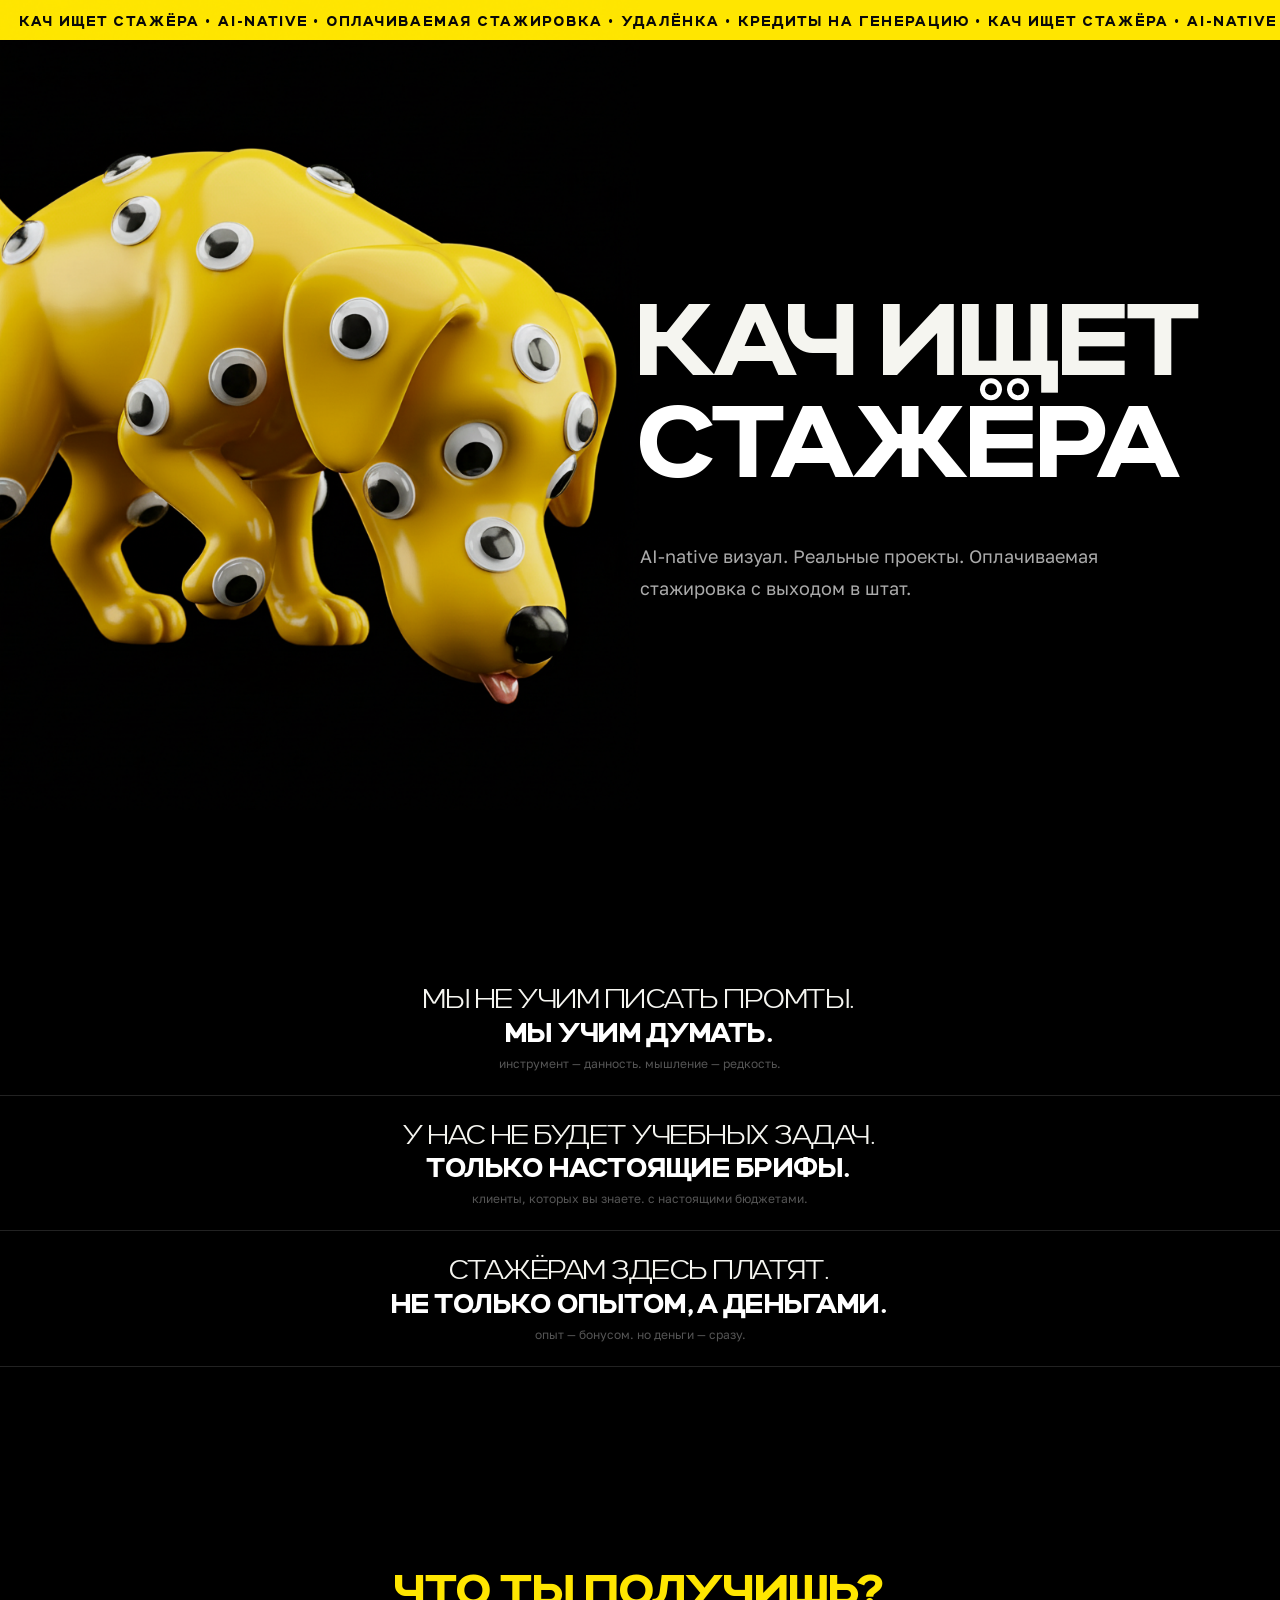
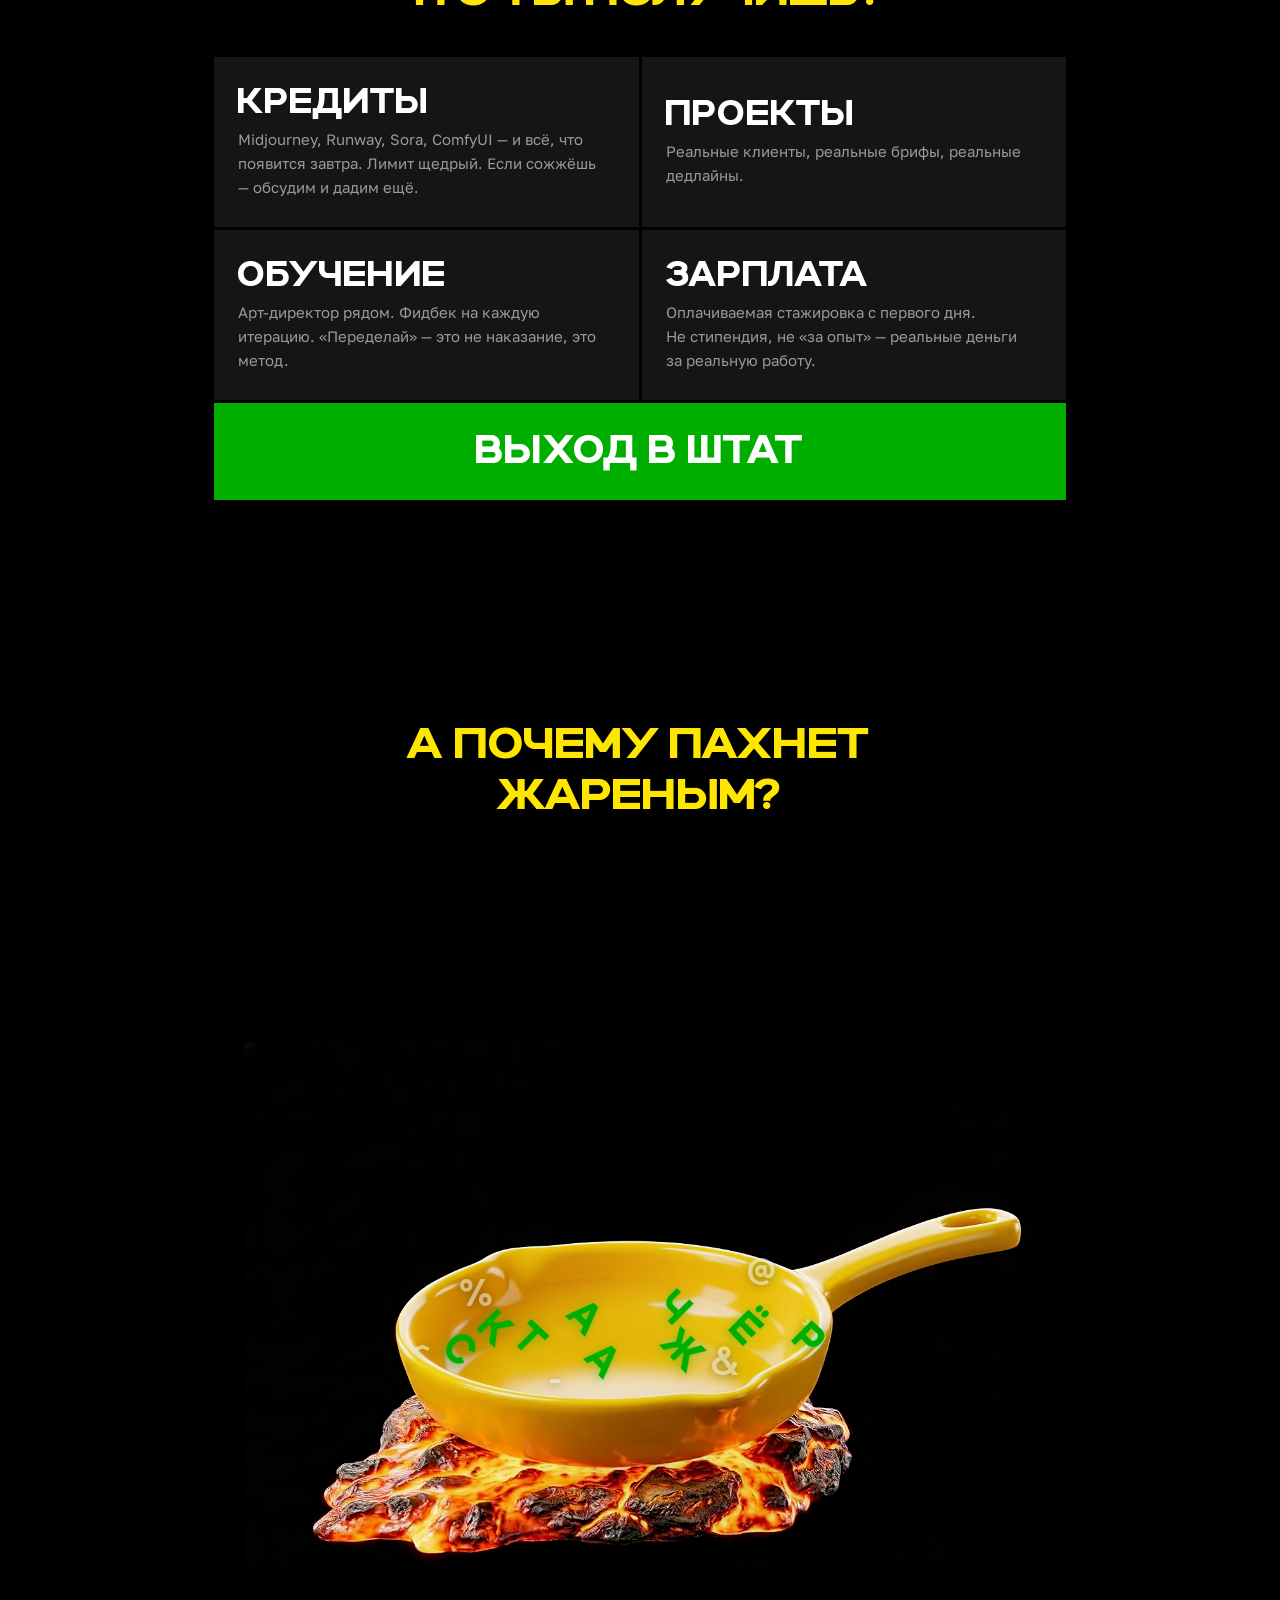
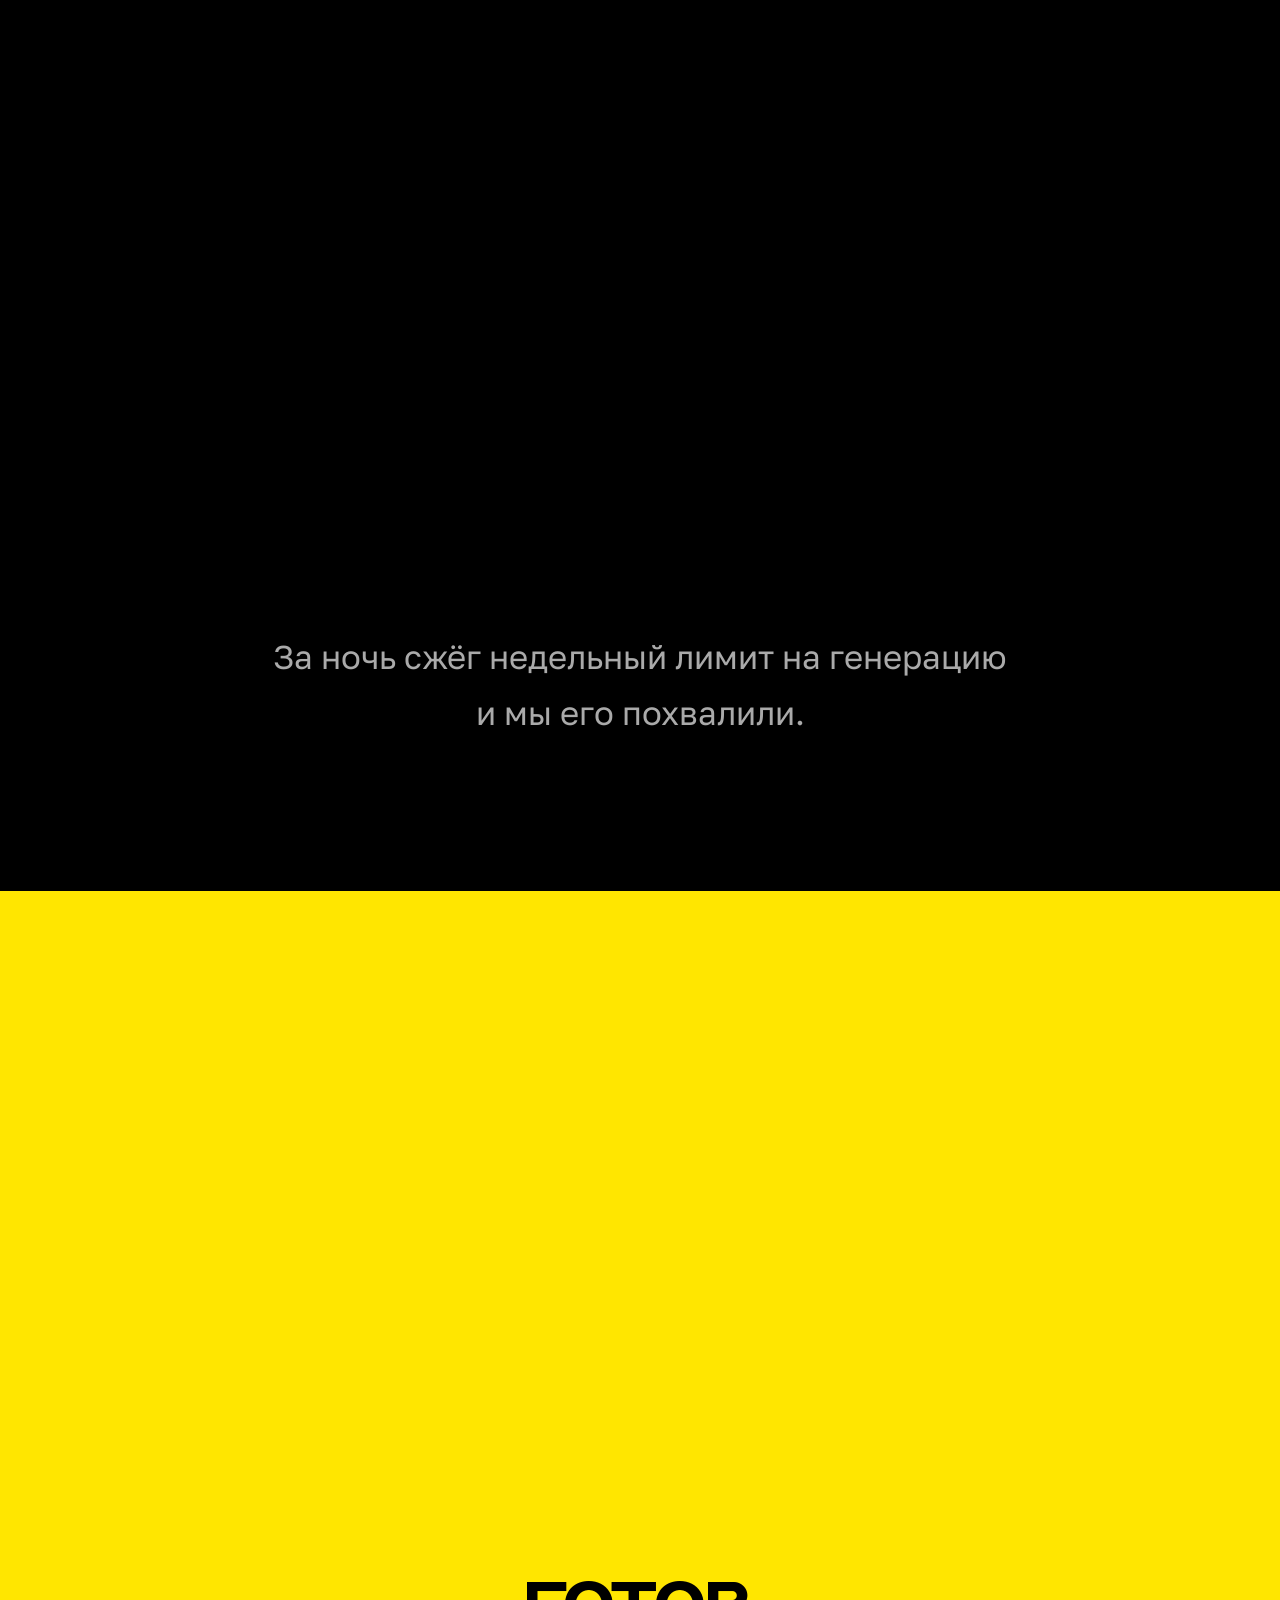
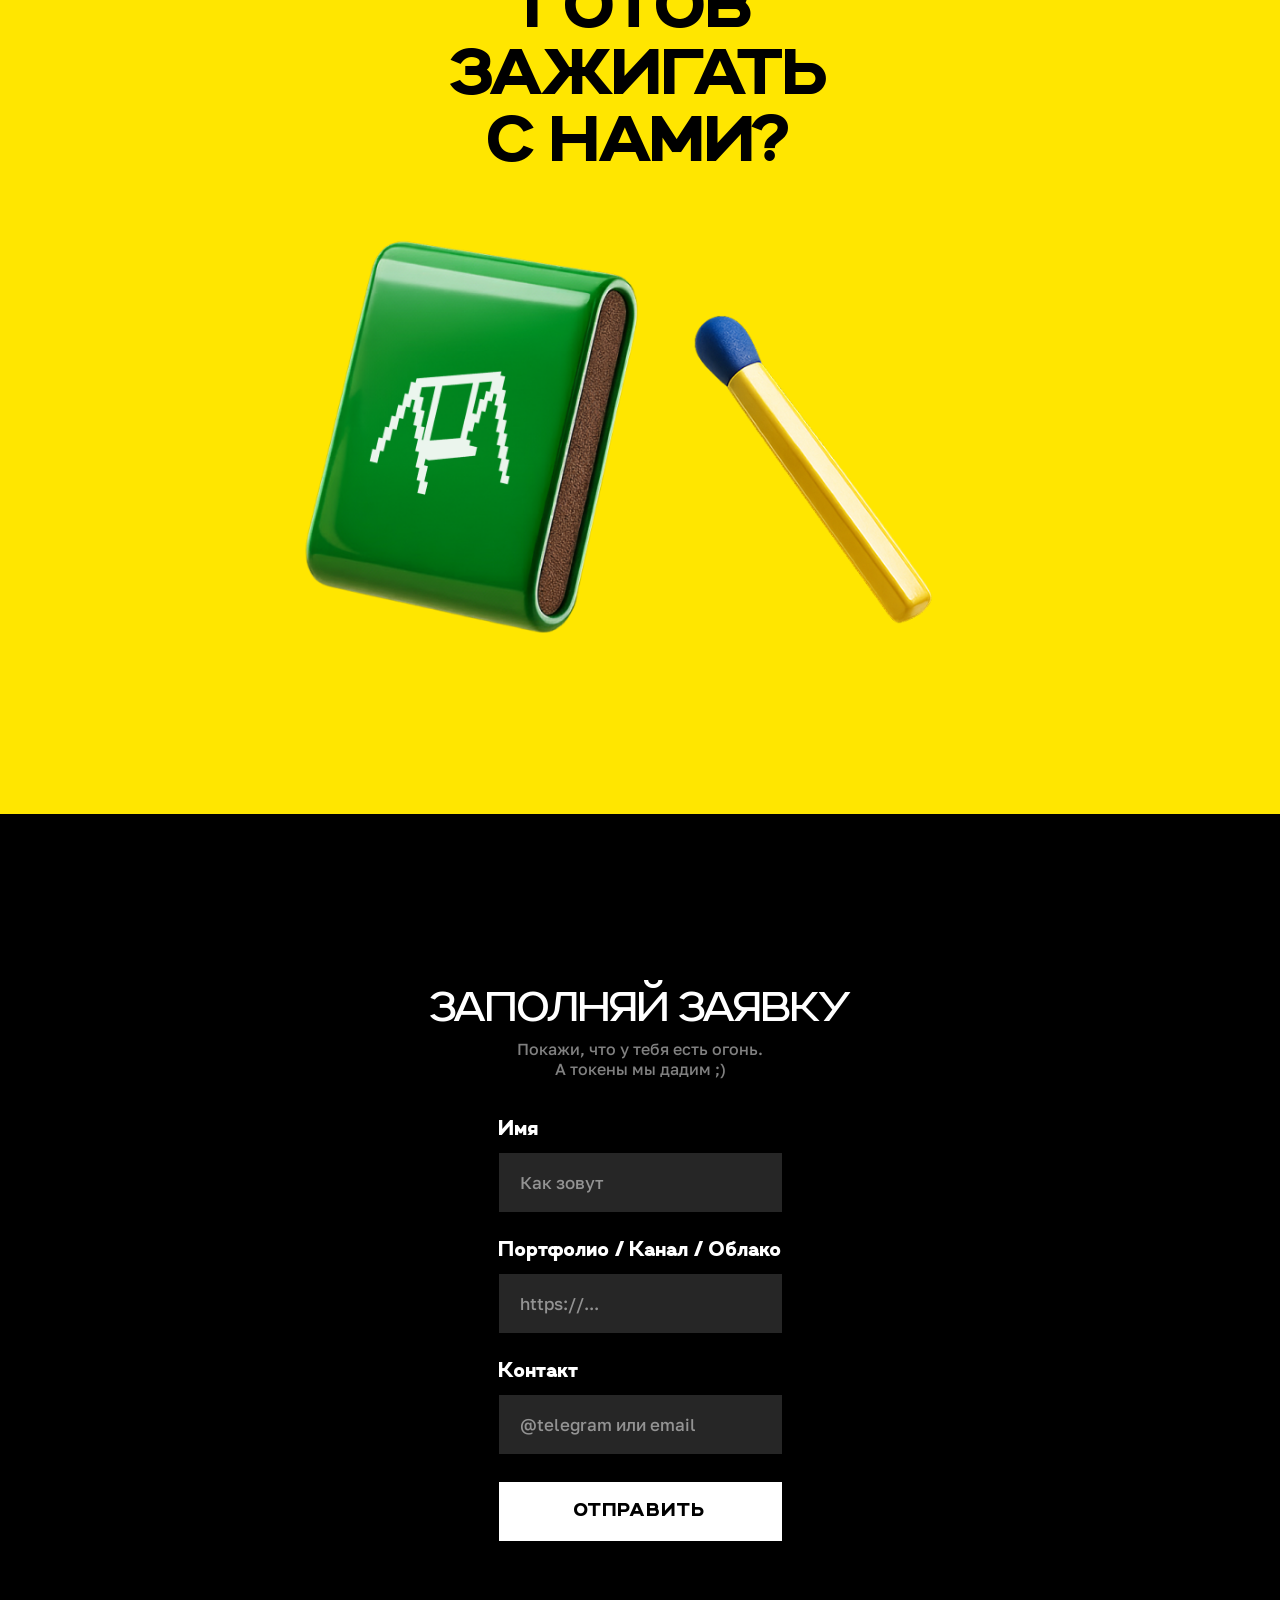
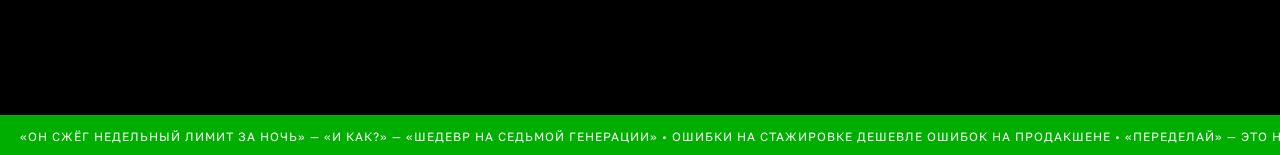
==== index.html @ ae27234c "feat: complete landing page with animations, responsive design, and interactive elements - Hero with" ====
<!DOCTYPE html>
<html lang="ru">
<head>
<meta charset="UTF-8">
<meta name="viewport" content="width=device-width, initial-scale=1.0">
<title>КАЧ — ищет стажёра</title>
<link rel="preconnect" href="https://fonts.googleapis.com">
<link rel="preconnect" href="https://fonts.gstatic.com" crossorigin>
<link href="https://fonts.googleapis.com/css2?family=Golos+Text:wght@400;500;600;700&display=swap" rel="stylesheet">
<style>
  @font-face {
    font-family: 'Gros Ventre';
    src: url('fonts/Gros Ventre Regular.ttf') format('truetype');
    font-weight: 400;
    font-style: normal;
    font-display: swap;
  }
  @font-face {
    font-family: 'Gros Ventre';
    src: url('fonts/Gros Ventre Bold.ttf') format('truetype');
    font-weight: 700;
    font-style: normal;
    font-display: swap;
  }
  @font-face {
    font-family: 'Gros Ventre';
    src: url('fonts/Gros Ventre Light.ttf') format('truetype');
    font-weight: 300;
    font-style: normal;
    font-display: swap;
  }
  @font-face {
    font-family: 'Gros Ventre';
    src: url('fonts/Gros Ventre Semibold.ttf') format('truetype');
    font-weight: 600;
    font-style: normal;
    font-display: swap;
  }
  @font-face {
    font-family: 'Gros Ventre';
    src: url('fonts/Gros Ventre Thin.ttf') format('truetype');
    font-weight: 100;
    font-style: normal;
    font-display: swap;
  }

  *, *::before, *::after { margin: 0; padding: 0; box-sizing: border-box; }


  :root {
    --vh-fix: 100vh;
    --yellow: #FFE600;
    --dark: #0A0A0A;
    --black: #000000;
    --white: #F5F5F0;
    --pure-white: #FFFFFF;
    --gray: #555555;
    --light-gray: #999999;
    --mid-gray: #AAAAAA;
    --card-bg: #151515;
    --border: #222222;
    --green: #00AE00;
  }

  body {
    font-family: 'Golos Text', sans-serif;
    background: var(--black);
    color: var(--white);
    overflow-x: hidden;
  }

  h1, h2, h3, h4, label {
    font-family: 'Gros Ventre', sans-serif;
    text-transform: uppercase;
  }

  /* ─── MARQUEE ─── */
  .marquee {
    overflow: hidden;
    white-space: nowrap;
    padding: 10px 0;
  }
  .marquee--top {
    background: var(--yellow);
    border-bottom: 1px solid var(--black);
    position: fixed;
    top: 0;
    left: 0;
    right: 0;
    z-index: 100;
    mix-blend-mode: difference;
    transition: opacity 0.4s ease;
  }
  .marquee--top.stuck {
    position: absolute;
    top: auto;
    bottom: 0;
  }
  .marquee--bottom {
    background: var(--green);
    border-top: 1px solid var(--black);
  }
  .marquee__track {
    display: inline-flex;
    animation: marquee-scroll 35s linear infinite;
    will-change: transform;
  }
  .marquee__text {
    white-space: nowrap;
    padding: 0 20px;
  }
  .marquee--top .marquee__text {
    font-family: 'Gros Ventre', sans-serif;
    font-weight: 700;
    font-size: 13px;
    letter-spacing: 2px;
    color: var(--dark);
    text-transform: uppercase;
  }
  .marquee--bottom .marquee__text {
    font-family: 'Golos Text', sans-serif;
    font-weight: 400;
    font-size: 12px;
    letter-spacing: 1px;
    color: var(--pure-white);
  }
  @keyframes marquee-scroll {
    0% { transform: translateX(0); }
    100% { transform: translateX(-50%); }
  }

  /* ─── HERO ─── */
  .hero {
    position: relative;
    height: var(--vh-fix);
    min-height: 600px;
    overflow: visible;
  }
  .hero__image {
    position: absolute;
    top: 45%;
    right: 50%;
    height: 90%;
    width: auto;
    transform: translateY(-50%);
    object-fit: contain;
    z-index: 1;
  }
  .hero__content {
    position: absolute;
    top: 50%;
    left: 50%;
    transform: translateY(-50%);
    z-index: 2;
  }
  .hero__mono {
    font-family: 'Golos Text', sans-serif;
    font-size: 13px;
    letter-spacing: 1px;
    color: var(--gray);
    margin-bottom: 16px;
  }
  .hero__title {
    line-height: 1;
  }
  .hero__title-line {
    display: block;
    font-family: 'Gros Ventre', sans-serif;
    font-weight: 700;
    font-size: clamp(48px, 8vw, 116px);
    letter-spacing: -0.03em;
    line-height: 1;
    text-transform: uppercase;
  }
  .hero__title-line--dim { color: var(--white); }
  .hero__title-line--bright { color: var(--pure-white); }
  .hero__body {
    max-width: 473px;
    font-family: 'Golos Text', sans-serif;
    font-size: 18px;
    line-height: 1.8;
    color: var(--mid-gray);
    margin-top: 40px;
  }

  /* ─── DIVIDER ─── */
  .divider {
    display: flex;
    justify-content: center;
  }
  .divider__line {
    width: 60px;
    height: 2px;
    background: var(--border);
  }

  /* ─── Ё EYES ─── */
  .yo-letter {
    position: relative;
    display: inline-block;
  }
  .yo-eye {
    position: absolute;
    width: 0.22em;
    height: 0.22em;
    background: var(--pure-white);
    border-radius: 50%;
    top: -0.19em;
    display: flex;
    align-items: center;
    justify-content: center;
    overflow: hidden;
  }
  .yo-eye--left {
    left: 0.1em;
  }
  .yo-eye--right {
    right: 0.1em;
  }
  .yo-pupil {
    width: 0.12em;
    height: 0.12em;
    background: var(--black);
    border-radius: 50%;
    position: absolute;
    transition: transform 0.08s ease-out;
  }

  /* ─── HOOKS ─── */
  .hooks {
    max-width: 900px;
    margin: 0 auto;
    padding: 60px 24px 0;
  }
  .hook {
    display: flex;
    flex-direction: column;
    align-items: center;
    gap: 4px;
    padding: 24px 0;
    border-bottom: 1px solid var(--border);
    text-align: center;
    margin-left: calc(-50vw + 50%);
    margin-right: calc(-50vw + 50%);
    padding-left: calc(50vw - 50%);
    padding-right: calc(50vw - 50%);
  }
  .hook__title {
    text-align: center;
  }
  .hook__line1 {
    display: block;
    font-family: 'Gros Ventre', sans-serif;
    font-weight: 300;
    font-size: clamp(18px, 3vw, 26px);
    letter-spacing: -0.5px;
    line-height: 1.3;
    color: var(--white);
    text-transform: uppercase;
  }
  .hook__line2 {
    display: block;
    font-family: 'Gros Ventre', sans-serif;
    font-weight: 700;
    font-size: clamp(18px, 3vw, 26px);
    letter-spacing: -0.5px;
    line-height: 1.3;
    color: var(--pure-white);
    text-transform: uppercase;
  }
  .hook__sub {
    font-family: 'Golos Text', sans-serif;
    font-size: 12px;
    color: var(--gray);
    text-align: center;
  }

  /* ─── BENEFITS ─── */
  .benefits {
    max-width: 900px;
    margin: 0 auto;
    padding: 200px 24px 0;
    text-align: center;
  }
  .benefits__title {
    font-family: 'Gros Ventre', sans-serif;
    font-weight: 700;
    font-size: clamp(28px, 5vw, 44px);
    letter-spacing: -1px;
    line-height: 1.15;
    color: var(--yellow);
  }
  .benefits__grid {
    display: flex;
    flex-direction: column;
    gap: 3px;
    margin-top: 40px;
  }
  .benefits__row {
    display: flex;
    gap: 3px;
  }
  .benefits__card {
    flex: 1;
    display: flex;
    flex-direction: column;
    justify-content: center;
    gap: 6px;
    padding: 28px 24px;
    background: var(--card-bg);
  }
  .benefits__card--accent {
    background: var(--green);
    align-items: center;
  }
  .benefits__card-title {
    font-family: 'Gros Ventre', sans-serif;
    font-weight: 700;
    font-size: clamp(22px, 4vw, 34px);
    color: var(--pure-white);
    text-align: left;
  }
  .benefits__card--accent .benefits__card-title {
    font-size: clamp(26px, 4.5vw, 39px);
    text-align: left;
  }
  .benefits__card-desc {
    font-family: 'Golos Text', sans-serif;
    font-size: 15px;
    line-height: 1.6;
    color: var(--light-gray);
    text-align: left;
  }

  /* ─── SCENE ─── */
  .scene {
    display: flex;
    flex-direction: column;
    align-items: center;
    justify-content: center;
    min-height: 400px;
    padding: 220px 24px;
    text-align: center;
    position: relative;
    overflow: hidden;
  }
  .ember {
    position: absolute;
    width: 4px;
    height: 4px;
    border-radius: 50%;
    background: var(--yellow);
    opacity: 0;
    pointer-events: none;
    animation: ember-rise linear infinite;
  }
  .ember:nth-child(2) { width: 3px; height: 3px; background: #FF6600; left: 12%; animation-duration: 4.5s; animation-delay: 0.3s; }
  .ember:nth-child(3) { width: 5px; height: 5px; background: #FF3300; left: 25%; animation-duration: 5.2s; animation-delay: 1.1s; }
  .ember:nth-child(4) { width: 3px; height: 3px; background: #FFAA00; left: 38%; animation-duration: 4s; animation-delay: 0.7s; }
  .ember:nth-child(5) { width: 4px; height: 4px; background: var(--yellow); left: 50%; animation-duration: 5.5s; animation-delay: 2s; }
  .ember:nth-child(6) { width: 3px; height: 3px; background: #FF6600; left: 62%; animation-duration: 4.8s; animation-delay: 0.5s; }
  .ember:nth-child(7) { width: 5px; height: 5px; background: #FF3300; left: 75%; animation-duration: 5s; animation-delay: 1.5s; }
  .ember:nth-child(8) { width: 2px; height: 2px; background: #FFAA00; left: 85%; animation-duration: 4.3s; animation-delay: 0.9s; }
  .ember:nth-child(9) { width: 4px; height: 4px; background: var(--yellow); left: 18%; animation-duration: 5.8s; animation-delay: 2.3s; }
  .ember:nth-child(10) { width: 3px; height: 3px; background: #FF6600; left: 70%; animation-duration: 4.6s; animation-delay: 1.8s; }
  .ember:nth-child(11) { width: 2px; height: 2px; background: #FF3300; left: 45%; animation-duration: 5.3s; animation-delay: 0.2s; }
  .ember:nth-child(12) { width: 4px; height: 4px; background: #FFAA00; left: 30%; animation-duration: 4.9s; animation-delay: 1.3s; }
  @keyframes ember-rise {
    0% { bottom: -10px; opacity: 0; transform: translateX(0); }
    10% { opacity: 0.8; }
    50% { opacity: 0.6; transform: translateX(20px); }
    80% { opacity: 0.3; transform: translateX(-15px); }
    100% { bottom: 100%; opacity: 0; transform: translateX(10px); }
  }
  .scene__title {
    font-family: 'Gros Ventre', sans-serif;
    font-weight: 700;
    font-size: clamp(28px, 5vw, 44px);
    letter-spacing: -1px;
    line-height: 1.15;
    color: var(--yellow);
  }

  /* ─── BURNING (сковородка) ─── */
  .burning {
    position: relative;
    max-width: 900px;
    margin: 0 auto;
    overflow: visible;
  }
  .burning__visuals {
    position: relative;
    width: 100%;
    padding-bottom: 59%; /* aspect ratio ~530/900 */
  }
  .burning__smoke {
    position: absolute;
    top: -45%;
    left: -8%;
    width: 117%;
    height: auto;
    object-fit: contain;
    z-index: 2;
    pointer-events: none;
  }
  .burning__pan {
    position: absolute;
    top: 0;
    left: 6%;
    width: 88%;
    height: auto;
    object-fit: contain;
    z-index: 1;
  }
  .burning__shine {
    position: absolute;
    top: 0;
    left: 6%;
    width: 88%;
    height: auto;
    object-fit: contain;
    z-index: 3;
    pointer-events: none;
    opacity: 0;
    mix-blend-mode: overlay;
  }
  .burning__shine {
    animation: fire-flicker 2s ease-in-out infinite;
  }
  @keyframes fire-flicker {
    0%   { opacity: 0; }
    10%  { opacity: 0.5; }
    20%  { opacity: 0.8; }
    35%  { opacity: 0.3; }
    50%  { opacity: 0.9; }
    65%  { opacity: 0.2; }
    80%  { opacity: 1; }
    90%  { opacity: 0.4; }
    100% { opacity: 0.7; }
  }
  /* ─── BOUNCE LETTERS ─── */
  .bounce-letter {
    position: absolute;
    left: var(--x);
    top: var(--y);
    font-family: 'Gros Ventre', sans-serif;
    font-weight: 400;
    font-size: clamp(18px, 3.5vw, 38px);
    color: rgba(255,255,255,0.5);
    z-index: 4;
    pointer-events: none;
    animation: letter-bounce var(--dur) var(--delay) infinite;
    text-shadow: 0 2px 8px rgba(0,0,0,0.3);
  }
  /* Зелёные жирные буквы КАЧ СТАЖЁР */
  .bounce-letter--word {
    color: var(--green);
    font-weight: 700;
    font-size: clamp(22px, 4vw, 44px);
    text-shadow: 0 2px 12px rgba(0,174,0,0.4);
    animation: none;
    transform: translateY(0) rotate(-45deg) perspective(300px) rotateY(35deg);
  }
  .bounce-letter--word.bouncing {
    animation: letter-spell 1s forwards;
  }
  .bounce-letter--word.bouncing-back {
    animation: letter-spell-back 1s forwards;
  }
  /* Символы — рандомный bounce */
  @keyframes letter-bounce {
    0% {
      transform: translateY(0) rotate(-45deg);
      animation-timing-function: cubic-bezier(0.12, 0.8, 0.3, 1);
    }
    14% {
      transform: translateY(var(--jump)) rotate(-45deg);
      animation-timing-function: ease-in-out;
    }
    22% {
      transform: translateY(var(--jump)) rotate(45deg);
      animation-timing-function: cubic-bezier(0.6, 0, 0.9, 0.4);
    }
    40% {
      transform: translateY(0) rotate(45deg);
      animation-timing-function: linear;
    }
    50% {
      transform: translateY(0) rotate(45deg);
      animation-timing-function: cubic-bezier(0.12, 0.8, 0.3, 1);
    }
    64% {
      transform: translateY(var(--jump)) rotate(45deg);
      animation-timing-function: ease-in-out;
    }
    72% {
      transform: translateY(var(--jump)) rotate(-45deg);
      animation-timing-function: cubic-bezier(0.6, 0, 0.9, 0.4);
    }
    90%, 100% {
      transform: translateY(0) rotate(-45deg);
    }
  }
  /* Прыжок: лежит со skew → взлетает без skew → поворот → падение со skew */
  @keyframes letter-spell {
    0% {
      transform: translateY(0) rotate(-45deg) perspective(300px) rotateY(35deg);
      animation-timing-function: cubic-bezier(0.12, 0.8, 0.3, 1);
    }
    30% {
      transform: translateY(var(--jump)) rotate(-45deg) perspective(300px) rotateY(0);
      animation-timing-function: ease-in-out;
    }
    45% {
      transform: translateY(var(--jump)) rotate(45deg) perspective(300px) rotateY(0);
      animation-timing-function: cubic-bezier(0.6, 0, 0.9, 0.4);
    }
    100% {
      transform: translateY(0) rotate(45deg) perspective(300px) rotateY(-35deg);
    }
  }
  /* Прыжок обратно */
  @keyframes letter-spell-back {
    0% {
      transform: translateY(0) rotate(45deg) perspective(300px) rotateY(-35deg);
      animation-timing-function: cubic-bezier(0.12, 0.8, 0.3, 1);
    }
    30% {
      transform: translateY(var(--jump)) rotate(45deg) perspective(300px) rotateY(0);
      animation-timing-function: ease-in-out;
    }
    45% {
      transform: translateY(var(--jump)) rotate(-45deg) perspective(300px) rotateY(0);
      animation-timing-function: cubic-bezier(0.6, 0, 0.9, 0.4);
    }
    100% {
      transform: translateY(0) rotate(-45deg) perspective(300px) rotateY(35deg);
    }
  }

  .burning__text {
    text-align: center;
    padding: 120px 24px 0;
    z-index: 3;
    position: relative;
  }
  .burning__line1 {
    font-family: 'Gros Ventre', sans-serif;
    font-weight: 400;
    font-size: clamp(40px, 10vw, 123px);
    letter-spacing: -0.03em;
    line-height: 1.05;
    color: var(--pure-white);
    text-transform: uppercase;
  }
  .burning__line2 {
    font-family: 'Gros Ventre', sans-serif;
    font-weight: 400;
    font-size: clamp(40px, 10vw, 123px);
    letter-spacing: -0.03em;
    line-height: 1.05;
    color: var(--yellow);
    text-transform: uppercase;
  }
  .burning__after {
    text-align: center;
    padding: 20px 24px 150px;
    position: relative;
    z-index: 3;
  }
  .burning__after-text {
    font-family: 'Golos Text', sans-serif;
    font-size: clamp(18px, 3vw, 33px);
    line-height: 1.7;
    color: var(--mid-gray);
  }

  /* ─── RESPONSE ─── */
  .response {
    background: var(--yellow);
    display: flex;
    align-items: center;
    justify-content: center;
    min-height: 500px;
    padding: 160px 24px 80px;
  }
  .response__text {
    font-family: 'Gros Ventre', sans-serif;
    font-weight: 400;
    font-size: clamp(40px, 10vw, 138px);
    letter-spacing: -0.03em;
    line-height: 0.95;
    color: var(--black);
    text-align: center;
    max-width: 1364px;
  }

  /* ─── CTA ─── */
  .cta {
    background: var(--yellow);
    display: flex;
    flex-direction: column;
    align-items: center;
    justify-content: center;
    padding: 80px 24px;
    margin-top: -1px;
  }
  .cta__title {
    font-family: 'Gros Ventre', sans-serif;
    font-weight: 700;
    font-size: clamp(32px, 5vw, 64px);
    letter-spacing: -2px;
    line-height: 1.05;
    color: var(--black);
    text-align: center;
    max-width: 500px;
  }
  .cta__images {
    display: flex;
    align-items: center;
    justify-content: center;
    margin-top: 20px;
    flex-wrap: wrap;
  }
  .cta__box {
    width: clamp(200px, 30vw, 424px);
    height: auto;
    object-fit: contain;
  }
  .cta__match {
    width: clamp(170px, 26vw, 370px);
    height: auto;
    object-fit: contain;
    transition: transform 0.4s ease;
  }
  .cta__match:hover {
    transform: rotate(-90deg) translateY(40px);
  }

  /* ─── FORM ─── */
  .form-section {
    background: var(--black);
    display: flex;
    justify-content: center;
    align-items: center;
    min-height: var(--vh-fix);
    padding: 0 24px;
    cursor: url('img/match-cursor.png') 4 28, auto;
  }
  .form-inner {
    width: 100%;
    max-width: 620px;
    display: flex;
    flex-direction: column;
    align-items: center;
    padding: 56px 0;
  }
  .form-inner__title {
    font-family: 'Gros Ventre', sans-serif;
    font-weight: 400;
    font-size: clamp(28px, 5vw, 40px);
    letter-spacing: -1px;
    line-height: 1.1;
    color: var(--pure-white);
    text-align: center;
  }
  .form-inner__sub {
    font-family: 'Golos Text', sans-serif;
    font-weight: 500;
    font-size: clamp(13px, 2vw, 16px);
    color: var(--pure-white);
    opacity: 0.5;
    text-align: center;
    padding: 8px 0 40px;
  }
  .form-group {
    width: 100%;
    max-width: 518px;
    padding-bottom: 28px;
  }
  .form-group__label {
    display: block;
    font-family: 'Gros Ventre', sans-serif;
    font-weight: 700;
    font-size: clamp(16px, 2.5vw, 20px);
    color: var(--pure-white);
    margin-bottom: 13px;
    text-transform: none;
  }
  .form-group__input {
    width: 100%;
    padding: 16px 18px;
    background: rgba(255, 255, 255, 0.15);
    border: 3px solid transparent;
    border-radius: 0;
    color: var(--pure-white);
    font-family: 'Golos Text', sans-serif;
    font-weight: 600;
    font-size: 17px;
    outline: none;
    transition: border-color 0.3s, box-shadow 0.3s;
  }
  .form-group__input::placeholder {
    font-family: 'Golos Text', sans-serif;
    font-weight: 500;
    color: var(--pure-white);
    opacity: 0.5;
  }
  .form-group__input:-webkit-autofill,
  .form-group__input:-webkit-autofill:hover,
  .form-group__input:-webkit-autofill:focus {
    -webkit-box-shadow: 0 0 0 1000px rgba(30, 30, 30, 1) inset;
    -webkit-text-fill-color: var(--pure-white);
    transition: background-color 5000s ease-in-out 0s;
  }
  .form-group__input:focus {
    border-color: var(--yellow);
    box-shadow: 0 0 0 3px rgba(255, 230, 0, 0.15);
  }
  .submit-btn {
    display: flex;
    align-items: center;
    justify-content: center;
    width: 100%;
    padding: 20px 56px;
    background: var(--pure-white);
    color: var(--black);
    font-family: 'Gros Ventre', sans-serif;
    font-weight: 700;
    font-size: 18px;
    letter-spacing: 1px;
    text-transform: uppercase;
    border: none;
    border-radius: 0;
    cursor: pointer;
    transition: background 0.3s, transform 0.2s;
  }
  .submit-btn:hover {
    background: var(--yellow);
    transform: scale(1.03);
  }
  .submit-btn:active {
    transform: scale(0.97);
  }

  /* ─── REVEAL ANIMATION ─── */
  .reveal-line {
    overflow: visible;
    clip-path: polygon(-5% -30%, 105% -30%, 105% 100%, -5% 100%);
    display: block;
    padding: 0;
  }
  .reveal-line > * {
    display: block;
    transform: translateY(110%);
    transition: transform 0.7s cubic-bezier(0.22, 1, 0.36, 1);
    transition-delay: inherit;
  }
  .reveal-line.revealed > * {
    transform: translateY(0);
  }

  /* ─── MOBILE ─── */
  @media (max-width: 768px) {
    .hero {
      height: auto;
      min-height: var(--vh-fix);
      display: flex;
      flex-direction: column;
      align-items: center;
      justify-content: center;
      padding: 60px 20px 40px;
    }
    .hero__image {
      position: relative;
      top: auto;
      right: auto;
      left: auto;
      transform: none;
      width: 100%;
      height: auto;
      max-width: 400px;
      margin: 0 auto;
    }
    .hero__content {
      position: relative;
      top: auto;
      left: auto;
      transform: none;
      max-width: 100%;
      text-align: center;
      margin-top: 24px;
    }
    .hero__mono {
      font-size: 11px;
      text-align: center;
    }
    .hero__body {
      max-width: 100%;
      font-size: 16px;
      margin-top: 20px;
      text-align: center;
    }

    .hooks {
      padding: 100px 20px 0;
    }
    .hook {
      padding: 20px 0;
    }

    .benefits {
      padding: 100px 20px 0;
    }
    .benefits__row {
      flex-direction: column;
    }

    .scene {
      min-height: 250px;
      padding: 120px 20px;
    }

    .burning__visuals {
      padding-bottom: 70%;
    }
    .burning__smoke {
      top: -30%;
      left: -15%;
      width: 130%;
    }
    .burning__pan {
      left: 2%;
      width: 96%;
    }
    .burning__text {
      padding: 40px 16px 0;
    }
    .burning__after {
      padding: 16px 16px 120px;
    }

    .response {
      min-height: 300px;
      padding: 120px 20px;
    }

    .cta {
      padding: 120px 20px;
    }
    .cta__images {
      gap: 0;
      flex-wrap: nowrap;
      overflow: visible;
    }

    .form-section {
      padding: 0 20px 40px;
      min-height: var(--vh-fix);
    }
    .form-inner {
      padding: 40px 0;
    }
    .form-group {
      max-width: 100%;
    }
  }

  /* Prevent horizontal overflow on mobile */
  html {
    overflow-x: hidden;
  }
</style>
</head>
<body>

<!-- ═══ MARQUEE TOP ═══ -->
<div class="marquee marquee--top">
  <div class="marquee__track">
    <span class="marquee__text">КАЧ ИЩЕТ СТАЖЁРА • AI-NATIVE • ОПЛАЧИВАЕМАЯ СТАЖИРОВКА • УДАЛЁНКА • КРЕДИТЫ НА ГЕНЕРАЦИЮ • КАЧ ИЩЕТ СТАЖЁРА • AI-NATIVE • ОПЛАЧИВАЕМАЯ СТАЖИРОВКА • УДАЛЁНКА • КРЕДИТЫ НА ГЕНЕРАЦИЮ •</span>
    <span class="marquee__text">КАЧ ИЩЕТ СТАЖЁРА • AI-NATIVE • ОПЛАЧИВАЕМАЯ СТАЖИРОВКА • УДАЛЁНКА • КРЕДИТЫ НА ГЕНЕРАЦИЮ • КАЧ ИЩЕТ СТАЖЁРА • AI-NATIVE • ОПЛАЧИВАЕМАЯ СТАЖИРОВКА • УДАЛЁНКА • КРЕДИТЫ НА ГЕНЕРАЦИЮ •</span>
  </div>
</div>

<!-- ═══ HERO ═══ -->
<section class="hero">
  <img src="img/pes.png" alt="" class="hero__image">
  <div class="hero__content">
    <h1 class="hero__title" data-reveal>
      <span class="reveal-line"><span class="hero__title-line hero__title-line--dim">КАЧ ИЩЕТ</span></span>
      <span class="reveal-line" style="transition-delay:0.15s"><span class="hero__title-line hero__title-line--bright">СТАЖ<span class="yo-letter">Е<span class="yo-eye yo-eye--left"><span class="yo-pupil"></span></span><span class="yo-eye yo-eye--right"><span class="yo-pupil"></span></span></span>РА</span></span>
    </h1>
    <p class="hero__body">AI-native визуал. Реальные проекты. Оплачиваемая стажировка с&nbsp;выходом в&nbsp;штат.</p>
  </div>
</section>

<!-- ═══ HOOKS ═══ -->
<section class="hooks">
  <div class="hook">
    <div class="hook__title" data-reveal>
      <span class="reveal-line"><span class="hook__line1">Мы не учим писать промты.</span></span>
      <span class="reveal-line" style="transition-delay:0.12s"><span class="hook__line2">Мы учим <span>думать.</span></span></span>
    </div>
    <p class="hook__sub">инструмент — данность. мышление —&nbsp;редкость.</p>
  </div>
  <div class="hook">
    <div class="hook__title" data-reveal>
      <span class="reveal-line"><span class="hook__line1">У&nbsp;нас не&nbsp;будет учебных задач.</span></span>
      <span class="reveal-line" style="transition-delay:0.12s"><span class="hook__line2">Только <span>настоящие</span> брифы.</span></span>
    </div>
    <p class="hook__sub">клиенты, которых вы&nbsp;знаете. с&nbsp;настоящими бюджетами.</p>
  </div>
  <div class="hook">
    <div class="hook__title" data-reveal>
      <span class="reveal-line"><span class="hook__line1">Стажёрам здесь платят.</span></span>
      <span class="reveal-line" style="transition-delay:0.12s"><span class="hook__line2">Не&nbsp;только опытом, а&nbsp;<span>деньгами.</span></span></span>
    </div>
    <p class="hook__sub">опыт —&nbsp;бонусом. но&nbsp;деньги —&nbsp;сразу.</p>
  </div>
</section>

<!-- ═══ BENEFITS ═══ -->
<section class="benefits">
  <h2 class="benefits__title" data-reveal><span class="reveal-line"><span>Что ты получишь?</span></span></h2>
  <div class="benefits__grid">
    <div class="benefits__row">
      <div class="benefits__card">
        <h3 class="benefits__card-title">Кредиты</h3>
        <p class="benefits__card-desc">Midjourney, Runway, Sora, ComfyUI —&nbsp;и&nbsp;всё, что появится завтра. Лимит щедрый. Если сожжёшь —&nbsp;обсудим и&nbsp;дадим ещё.</p>
      </div>
      <div class="benefits__card">
        <h3 class="benefits__card-title">Проекты</h3>
        <p class="benefits__card-desc">Реальные клиенты, реальные брифы, реальные дедлайны.</p>
      </div>
    </div>
    <div class="benefits__row">
      <div class="benefits__card">
        <h3 class="benefits__card-title">Обучение</h3>
        <p class="benefits__card-desc">Арт-директор рядом. Фидбек на&nbsp;каждую итерацию. «Переделай» —&nbsp;это не&nbsp;наказание, это метод.</p>
      </div>
      <div class="benefits__card">
        <h3 class="benefits__card-title">Зарплата</h3>
        <p class="benefits__card-desc">Оплачиваемая стажировка с&nbsp;первого дня. Не&nbsp;стипендия, не&nbsp;«за&nbsp;опыт» —&nbsp;реальные деньги за&nbsp;реальную работу.</p>
      </div>
    </div>
    <div class="benefits__row">
      <div class="benefits__card benefits__card--accent">
        <h3 class="benefits__card-title">Выход в&nbsp;штат</h3>
      </div>
    </div>
  </div>
</section>

<!-- ═══ SCENE ═══ -->
<section class="scene">
  <div class="ember" style="left:8%"></div>
  <div class="ember"></div>
  <div class="ember"></div>
  <div class="ember"></div>
  <div class="ember"></div>
  <div class="ember"></div>
  <div class="ember"></div>
  <div class="ember"></div>
  <div class="ember"></div>
  <div class="ember"></div>
  <div class="ember"></div>
  <div class="ember"></div>
  <h2 class="scene__title" data-reveal><span class="reveal-line"><span>А ПОЧЕМУ ПАХНЕТ</span></span><span class="reveal-line" style="transition-delay:0.15s"><span>ЖАРЕНЫМ?</span></span></h2>
</section>

<!-- ═══ BURNING ═══ -->
<section class="burning">
  <div class="burning__visuals">
    <img src="img/pan.png" alt="" class="burning__pan">
    <img src="img/shine.png" alt="" class="burning__shine">
    <!-- символы (белые, тихие) -->
    <span class="bounce-letter" style="--x:30%;--y:44%;--jump:-170px;--delay:0.3s;--dur:3.1s">%</span>
    <span class="bounce-letter" style="--x:62%;--y:40%;--jump:-150px;--delay:1.8s;--dur:3.5s">@</span>
    <span class="bounce-letter" style="--x:25%;--y:56%;--jump:-140px;--delay:2.5s;--dur:3.8s">^</span>
    <span class="bounce-letter" style="--x:58%;--y:57%;--jump:-160px;--delay:0.7s;--dur:3.3s">&amp;</span>
    <span class="bounce-letter" style="--x:68%;--y:52%;--jump:-130px;--delay:1.2s;--dur:3.6s">*</span>
    <span class="bounce-letter" style="--x:40%;--y:60%;--jump:-145px;--delay:2.1s;--dur:3.4s">-</span>
    <!-- КАЧ (зелёные, последовательно) -->
    <span class="bounce-letter bounce-letter--word" style="--x:32%;--y:50%;--jump:-240px" data-spell="0">К</span>
    <span class="bounce-letter bounce-letter--word" style="--x:42%;--y:48%;--jump:-220px" data-spell="1">А</span>
    <span class="bounce-letter bounce-letter--word" style="--x:52%;--y:46%;--jump:-260px" data-spell="2">Ч</span>
    <!-- СТАЖЁР (зелёные, последовательно после КАЧ) -->
    <span class="bounce-letter bounce-letter--word" style="--x:28%;--y:54%;--jump:-210px" data-spell="3">С</span>
    <span class="bounce-letter bounce-letter--word" style="--x:36%;--y:52%;--jump:-230px" data-spell="4">Т</span>
    <span class="bounce-letter bounce-letter--word" style="--x:44%;--y:56%;--jump:-200px" data-spell="5">А</span>
    <span class="bounce-letter bounce-letter--word" style="--x:52%;--y:54%;--jump:-250px" data-spell="6">Ж</span>
    <span class="bounce-letter bounce-letter--word" style="--x:60%;--y:50%;--jump:-220px" data-spell="7">Ё</span>
    <span class="bounce-letter bounce-letter--word" style="--x:67%;--y:52%;--jump:-240px" data-spell="8">Р</span>
  </div>
  <div class="burning__text" data-reveal>
    <span class="reveal-line"><span class="burning__line1">ЭТО СТАЖЁР</span></span>
    <span class="reveal-line" style="transition-delay:0.15s"><span class="burning__line2">сжигает ТОКЕНЫ.</span></span>
  </div>
  <div class="burning__after">
    <p class="burning__after-text">За ночь сжёг недельный лимит на&nbsp;генерацию и&nbsp;мы&nbsp;его&nbsp;похвалили.</p>
  </div>
</section>

<!-- ═══ RESPONSE ═══ -->
<section class="response">
  <h2 class="response__text" data-reveal><span class="reveal-line"><span>ведь шедевры</span></span><span class="reveal-line" style="transition-delay:0.15s"><span>дороже любых</span></span><span class="reveal-line" style="transition-delay:0.3s"><span>токенов</span></span></h2>
</section>

<!-- ═══ CTA ═══ -->
<section class="cta">
  <h2 class="cta__title" data-reveal><span class="reveal-line"><span>ГОТОВ</span></span><span class="reveal-line" style="transition-delay:0.1s"><span>ЗАЖИГАТЬ</span></span><span class="reveal-line" style="transition-delay:0.2s"><span>С НАМИ?</span></span></h2>
  <div class="cta__images">
    <img src="img/спички.png" alt="" class="cta__box">
    <img src="img/match.png" alt="" class="cta__match">
  </div>
</section>

<!-- ═══ FORM ═══ -->
<section class="form-section" id="formSection">
  <div class="form-inner">
    <h2 class="form-inner__title">Заполняй заявку</h2>
    <p class="form-inner__sub">Покажи, что у&nbsp;тебя есть огонь.<br>А&nbsp;токены мы&nbsp;дадим ;)</p>
    <form id="applicationForm">
      <div class="form-group">
        <label class="form-group__label">Имя</label>
        <input type="text" class="form-group__input" placeholder="Как зовут" required>
      </div>
      <div class="form-group">
        <label class="form-group__label">Портфолио / Канал / Облако</label>
        <input type="url" class="form-group__input" placeholder="https://...">
      </div>
      <div class="form-group">
        <label class="form-group__label">Контакт</label>
        <input type="text" class="form-group__input" placeholder="@telegram или email" required>
      </div>
      <div style="text-align:center;">
        <button type="submit" class="submit-btn">Отправить</button>
      </div>
    </form>
  </div>
</section>

<!-- ═══ MARQUEE BOTTOM ═══ -->
<div class="marquee marquee--bottom">
  <div class="marquee__track">
    <span class="marquee__text">«ОН СЖЁГ НЕДЕЛЬНЫЙ ЛИМИТ ЗА НОЧЬ» — «И КАК?» — «ШЕДЕВР НА СЕДЬМОЙ ГЕНЕРАЦИИ» • ОШИБКИ НА СТАЖИРОВКЕ ДЕШЕВЛЕ ОШИБОК НА ПРОДАКШЕНЕ • «ПЕРЕДЕЛАЙ» — ЭТО НЕ НАКАЗАНИЕ, ЭТО МЕТОД • ТОКЕНЫ КОНЧАЮТСЯ, ВКУС — НЕТ •</span>
    <span class="marquee__text">«ОН СЖЁГ НЕДЕЛЬНЫЙ ЛИМИТ ЗА НОЧЬ» — «И КАК?» — «ШЕДЕВР НА СЕДЬМОЙ ГЕНЕРАЦИИ» • ОШИБКИ НА СТАЖИРОВКЕ ДЕШЕВЛЕ ОШИБОК НА ПРОДАКШЕНЕ • «ПЕРЕДЕЛАЙ» — ЭТО НЕ НАКАЗАНИЕ, ЭТО МЕТОД • ТОКЕНЫ КОНЧАЮТСЯ, ВКУС — НЕТ •</span>
  </div>
</div>

<script>
// Marquee sticky → stuck at CTA bottom
const marqueeTop = document.querySelector('.marquee--top');
const ctaSection = document.querySelector('.cta');
const marqueeH = marqueeTop.offsetHeight;

window.addEventListener('scroll', () => {
  const ctaRect = ctaSection.getBoundingClientRect();
  const ctaBottom = ctaRect.bottom;

  if (ctaBottom <= marqueeH) {
    // Stick marquee to bottom of CTA
    marqueeTop.style.position = 'absolute';
    marqueeTop.style.top = (ctaSection.offsetTop + ctaSection.offsetHeight - marqueeH) + 'px';
  } else {
    marqueeTop.style.position = 'fixed';
    marqueeTop.style.top = '0';
  }
});

// Reveal animation with staggered delays
document.querySelectorAll('[data-reveal]').forEach(el => {
  el.querySelectorAll('.reveal-line').forEach((line, i) => {
    line.style.transitionDelay = (i * 0.08) + 's';
  });
});
const obsReveal = new IntersectionObserver((entries) => {
  entries.forEach(e => {
    if (e.isIntersecting) {
      e.target.querySelectorAll('.reveal-line').forEach(line => {
        line.classList.add('revealed');
      });
      obsReveal.unobserve(e.target);
    }
  });
}, { threshold: 0.5, rootMargin: '0px 0px -15% 0px' });
document.querySelectorAll('[data-reveal]').forEach(el => obsReveal.observe(el));

/* 1920px = эталон. На бОльших экранах всё масштабируется пропорционально */
(function() {
  const BASE = 1920;
  function applyScale() {
    const w = window.innerWidth;
    if (w > BASE) {
      const scale = w / BASE;
      document.documentElement.style.zoom = scale;
      // Компенсируем zoom для 100vh блоков
      const realVh = window.outerHeight / scale;
      document.documentElement.style.setProperty('--vh-fix', realVh + 'px');
    } else {
      document.documentElement.style.zoom = '';
      document.documentElement.style.setProperty('--vh-fix', '100vh');
    }
  }
  applyScale();
  window.addEventListener('resize', applyScale);
})();

/* Последовательные прыжки КАЧ → СТАЖЁР */
(function() {
  const letters = document.querySelectorAll('.bounce-letter--word');
  if (!letters.length) return;
  // Тайминги: КАЧ (0, 200, 400мс), пауза, СТАЖЁР (1200, 1400, 1600, 1800, 2000, 2200мс)
  const timings = [0, 200, 400, 1200, 1400, 1600, 1800, 2000, 2200];
  let forward = true; // чередуем направление прыжка

  function runCycle() {
    const cls = forward ? 'bouncing' : 'bouncing-back';
    letters.forEach(function(letter, i) {
      setTimeout(function() {
        letter.classList.remove('bouncing', 'bouncing-back');
        // Принудительный reflow для рестарта анимации
        void letter.offsetWidth;
        letter.classList.add(cls);
      }, timings[i]);
    });
    forward = !forward;
    // Следующий цикл через 5 секунд (после завершения всех прыжков + пауза)
    setTimeout(runCycle, 5000);
  }
  runCycle();
})();

/* Глазки Ё следят за курсором */
(function() {
  const pupils = document.querySelectorAll('.yo-pupil');
  if (!pupils.length) return;
  document.addEventListener('mousemove', function(e) {
    pupils.forEach(function(pupil) {
      const eye = pupil.parentElement;
      const rect = eye.getBoundingClientRect();
      const eyeCx = rect.left + rect.width / 2;
      const eyeCy = rect.top + rect.height / 2;
      const dx = e.clientX - eyeCx;
      const dy = e.clientY - eyeCy;
      const angle = Math.atan2(dy, dx);
      const maxMove = rect.width * 0.2;
      const dist = Math.min(Math.sqrt(dx * dx + dy * dy) * 0.05, maxMove);
      pupil.style.transform = 'translate(' + (Math.cos(angle) * dist) + 'px, ' + (Math.sin(angle) * dist) + 'px)';
    });
  });
})();
</script>
</body>
</html>
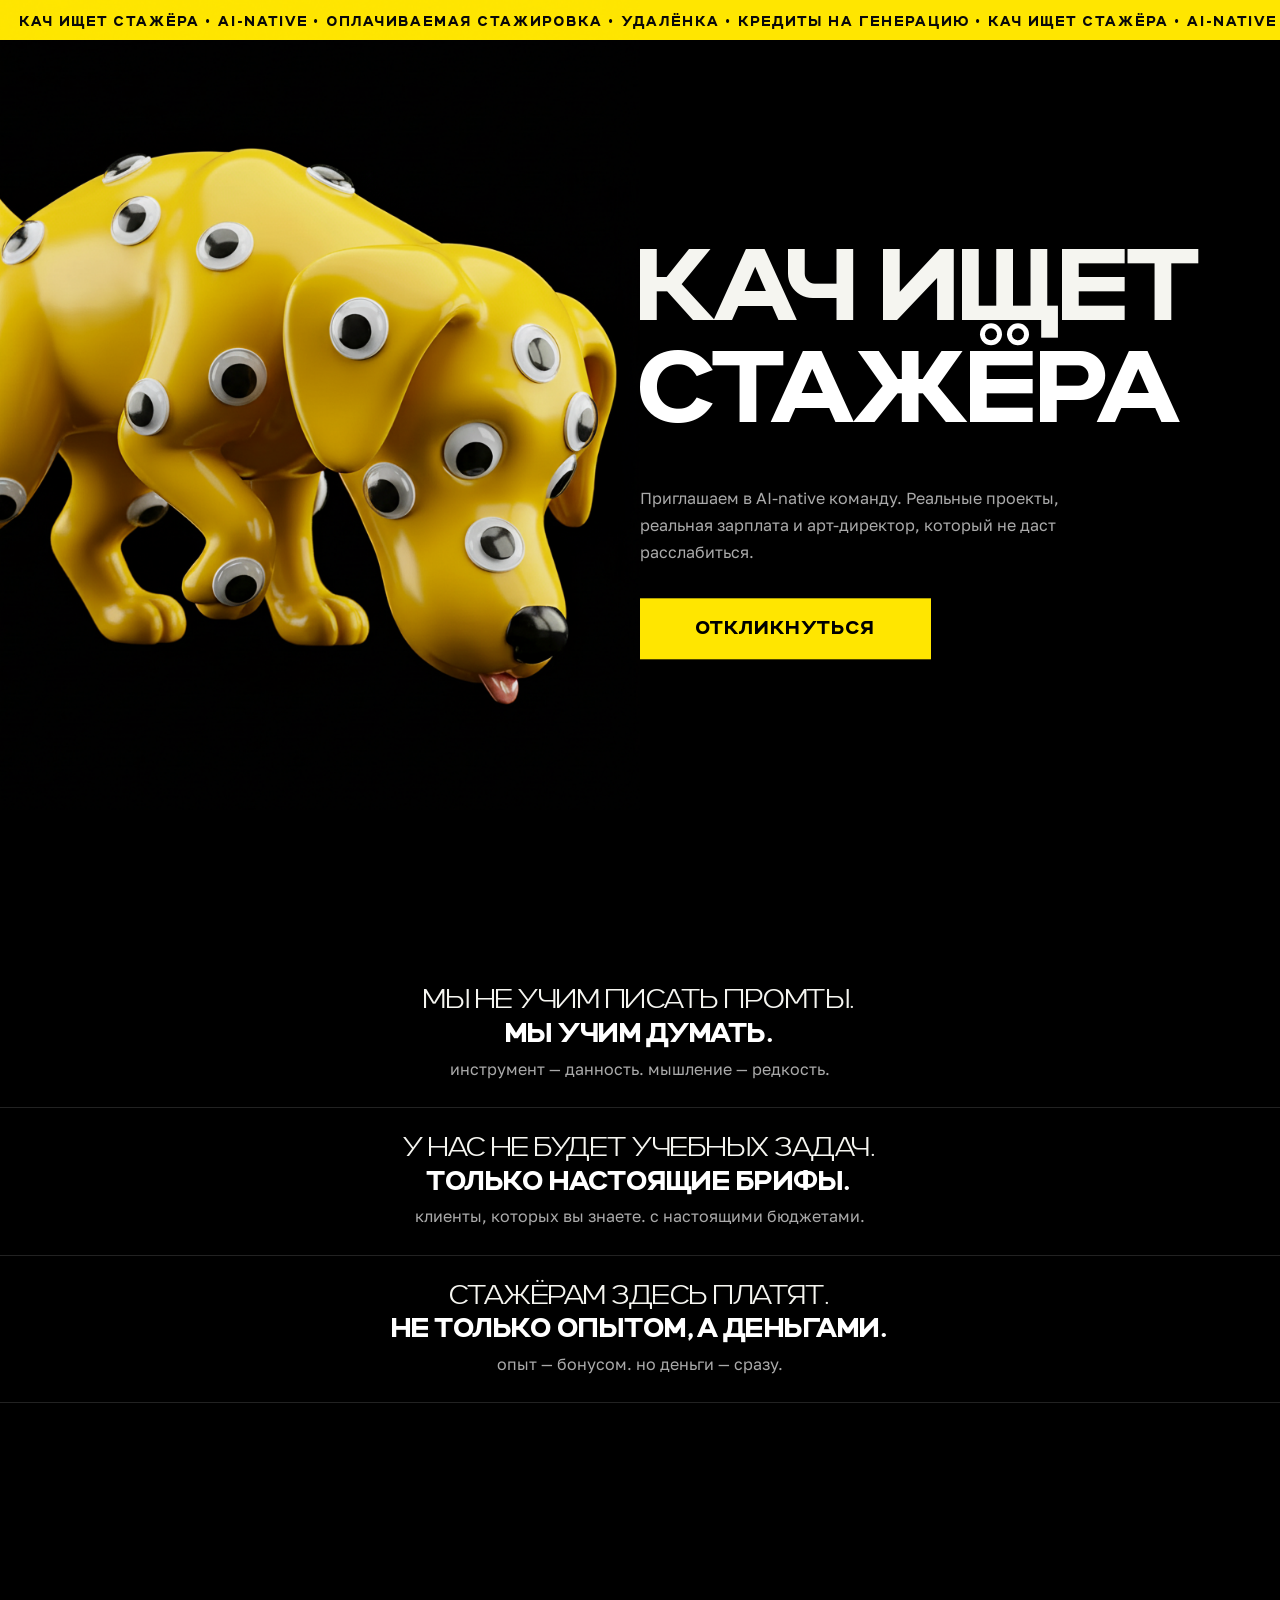
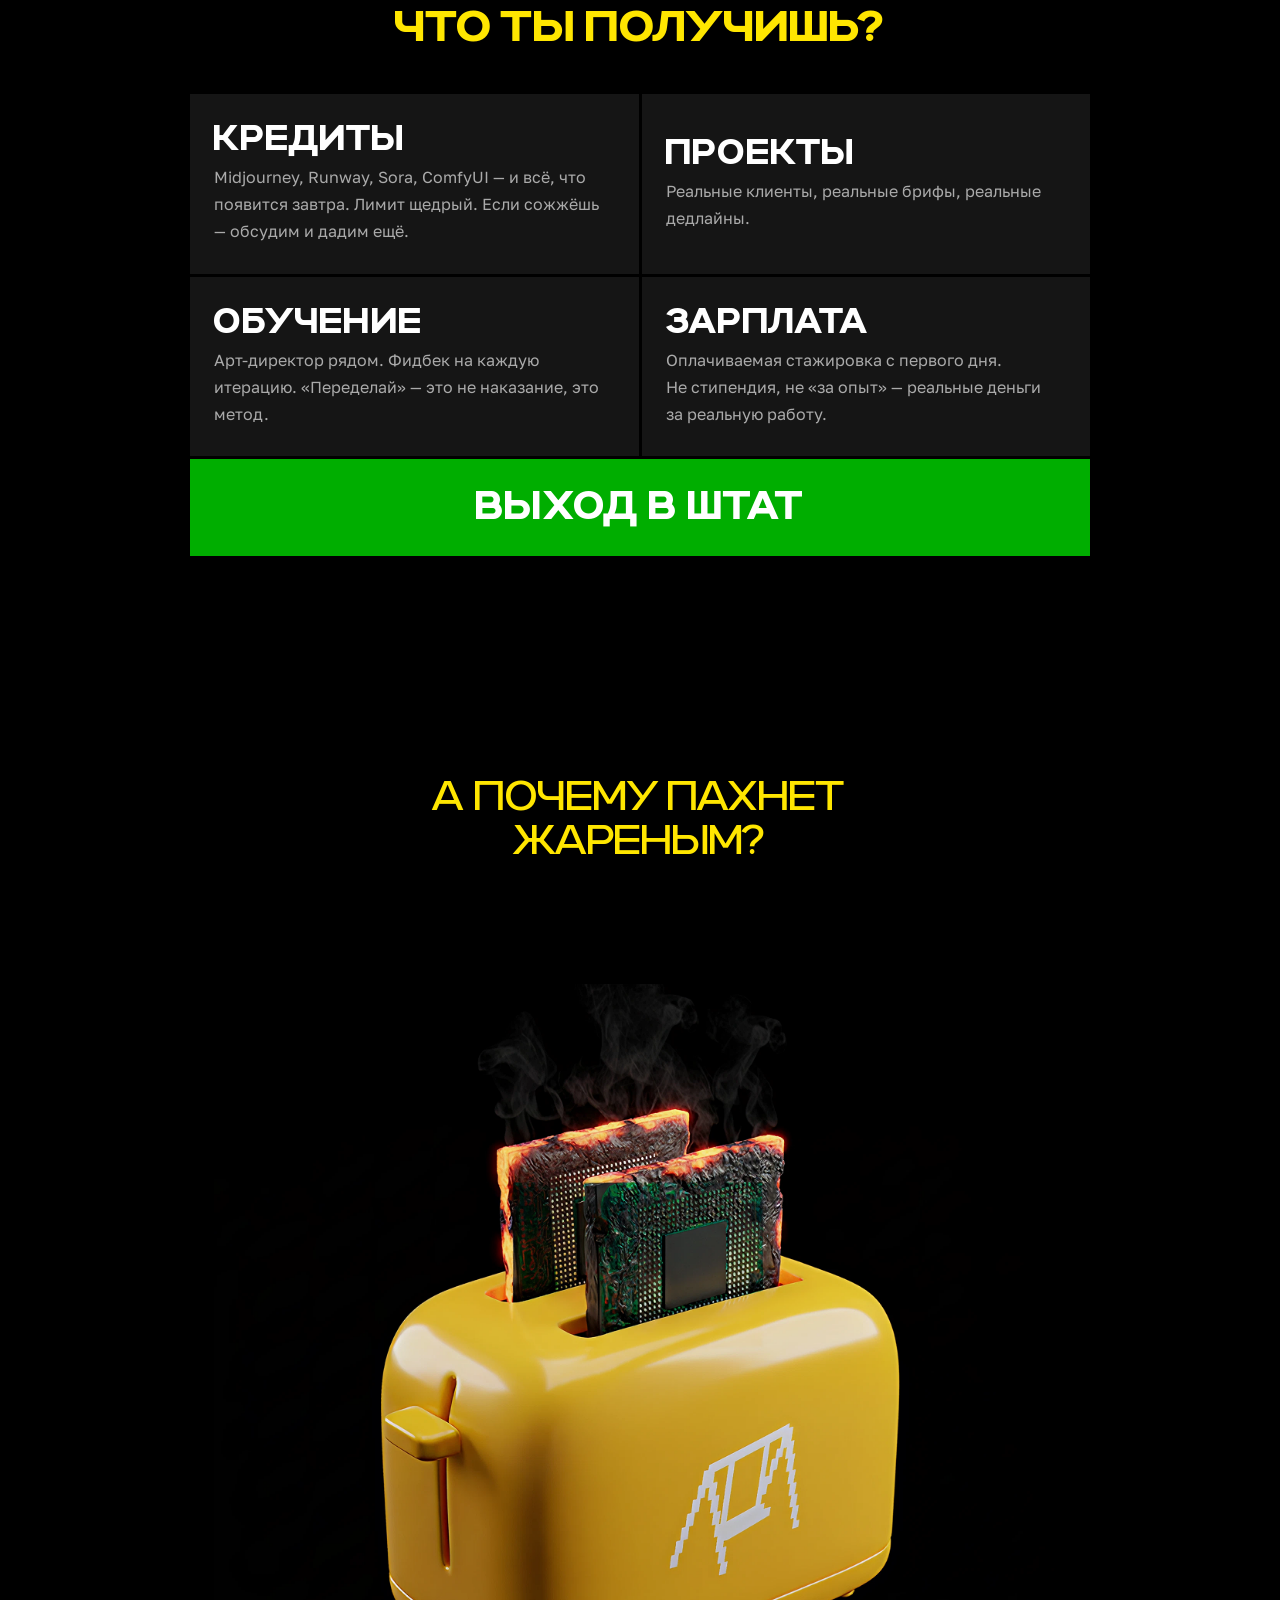
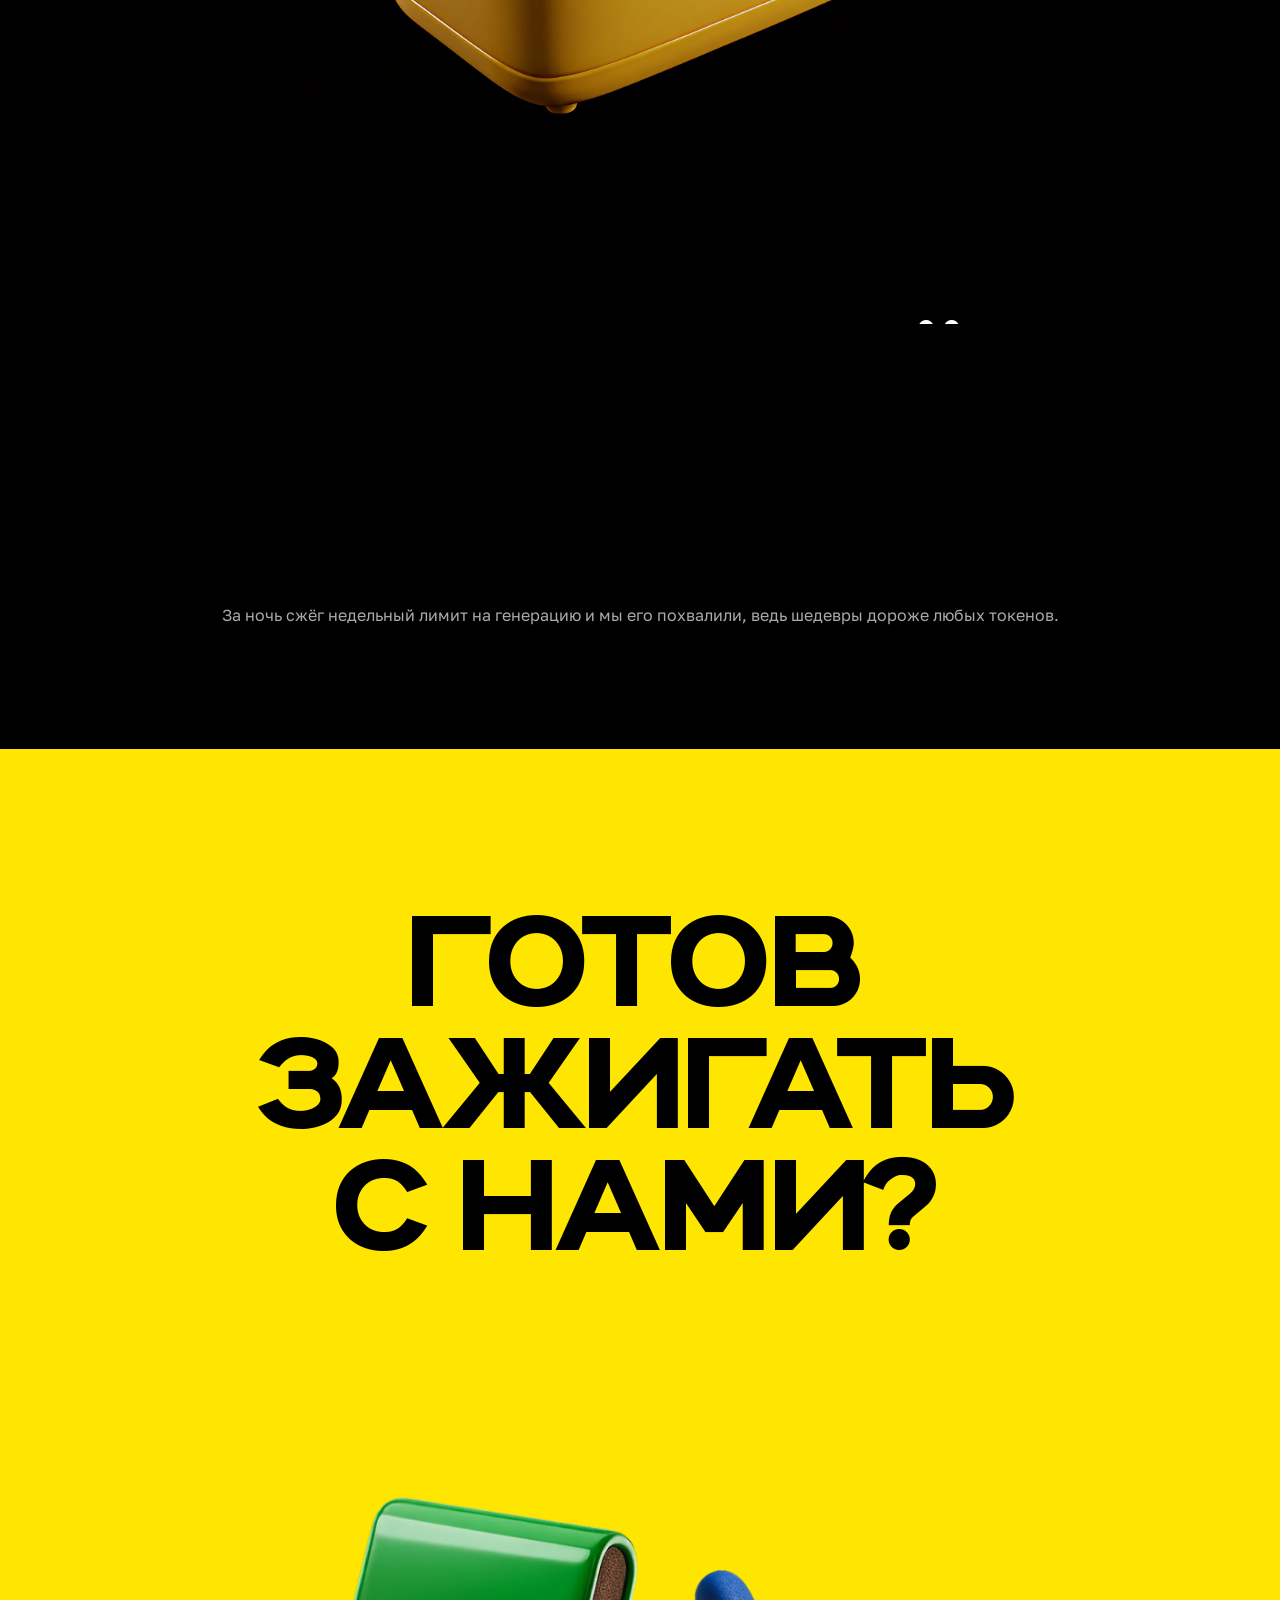
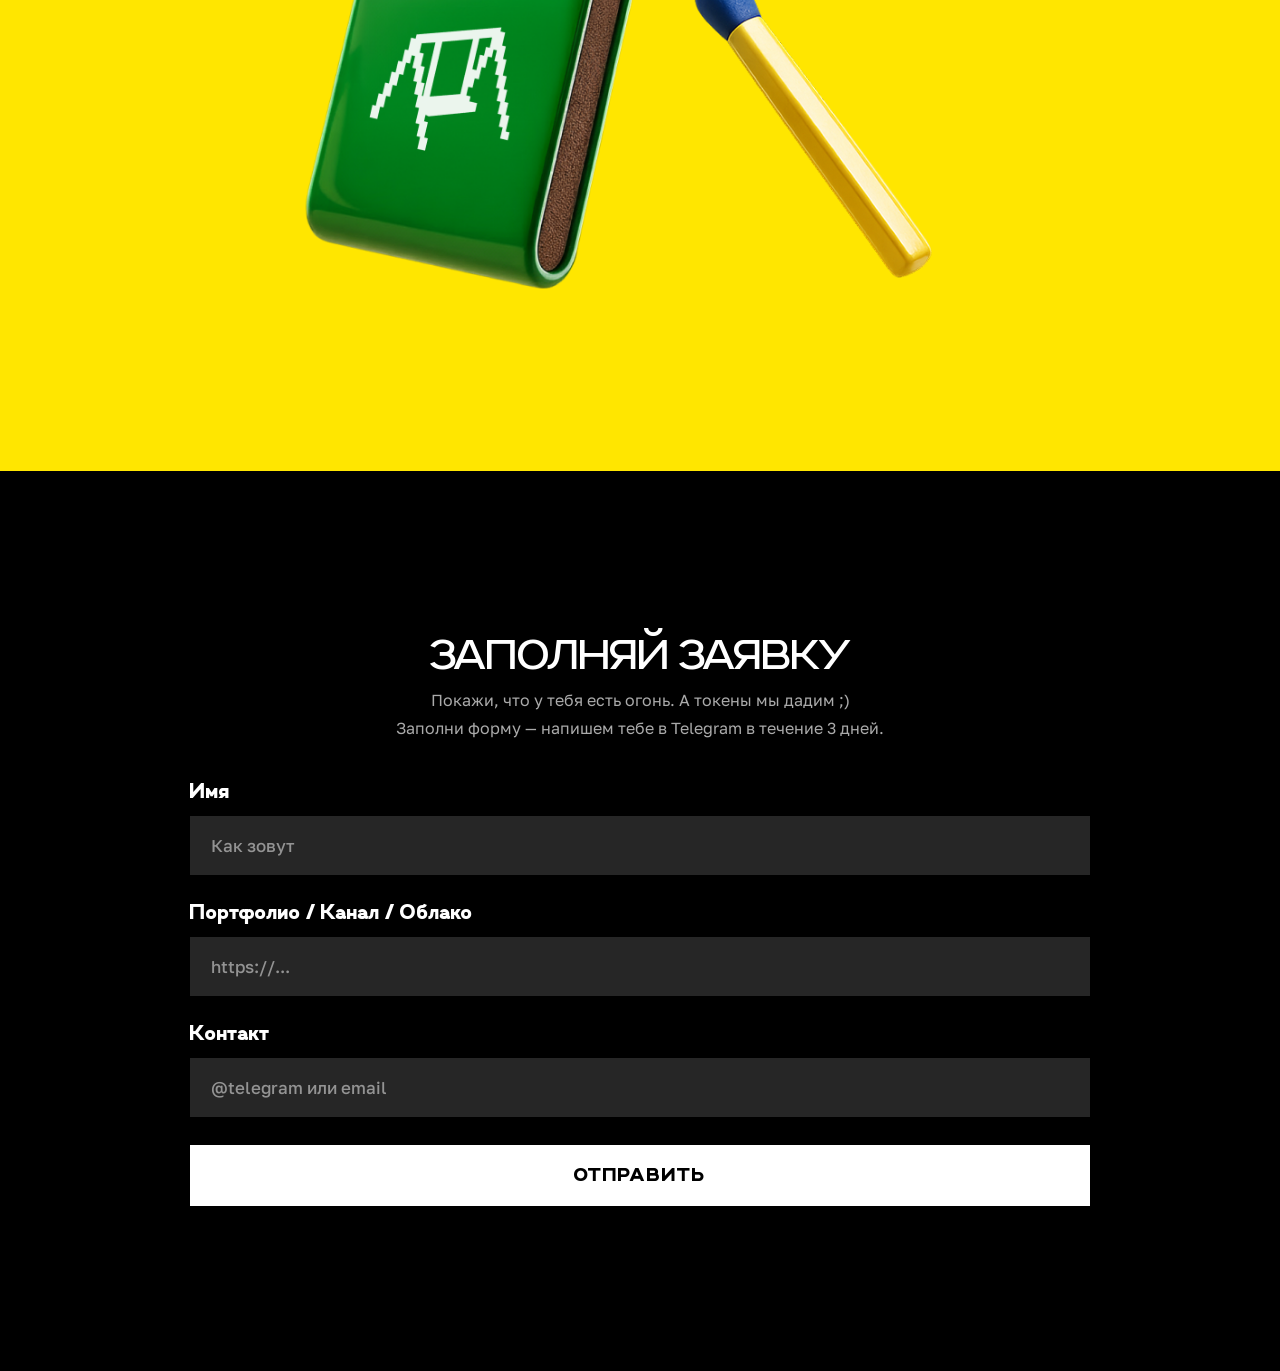
==== commit 7f2a4085: "feat: UX improvements, toaster, unified styles - Add CTA button on hero + sticky CTA (desktop/mobile" ====
--- a/index.html
+++ b/index.html
@@ -174,13 +174,71 @@
   }
   .hero__title-line--dim { color: var(--white); }
   .hero__title-line--bright { color: var(--pure-white); }
+  .desc-text {
+    font-family: 'Golos Text', sans-serif;
+    font-size: 16px;
+    line-height: 1.7;
+    color: var(--mid-gray);
+  }
   .hero__body {
     max-width: 473px;
-    font-family: 'Golos Text', sans-serif;
+    margin-top: 40px;
+  }
+  .hero__cta {
+    display: inline-block;
+    margin-top: 32px;
+    padding: 22px 56px 20px;
+    background: var(--yellow);
+    color: var(--black);
+    font-family: 'Gros Ventre', sans-serif;
+    font-weight: 700;
     font-size: 18px;
-    line-height: 1.8;
-    color: var(--mid-gray);
-    margin-top: 40px;
+    letter-spacing: 1px;
+    text-transform: uppercase;
+    text-decoration: none;
+    transition: background 0.3s;
+  }
+  .hero__cta:hover {
+    background: var(--pure-white);
+  }
+
+  /* ─── STICKY CTA ─── */
+  .sticky-cta {
+    position: fixed;
+    z-index: 90;
+    opacity: 0;
+    pointer-events: none;
+    transition: opacity 0.3s, background 0.3s, color 0.3s;
+    text-decoration: none;
+    font-family: 'Gros Ventre', sans-serif;
+    font-weight: 700;
+    font-size: 14px;
+    letter-spacing: 1px;
+    text-transform: uppercase;
+    background: var(--yellow);
+    color: var(--black);
+    padding: 22px 56px 20px;
+    font-size: 18px;
+  }
+  .sticky-cta.visible {
+    opacity: 1;
+    pointer-events: auto;
+  }
+  .sticky-cta.inverted {
+    background: var(--black);
+    color: var(--yellow);
+  }
+  .sticky-cta--desktop {
+    bottom: 32px;
+    right: 32px;
+  }
+  .sticky-cta--mobile {
+    display: none;
+    bottom: 20px;
+    left: 20px;
+    right: 20px;
+    text-align: center;
+    padding: 22px 20px 20px;
   }
 
   /* ─── DIVIDER ─── */
@@ -230,7 +288,7 @@
   .hooks {
     max-width: 900px;
     margin: 0 auto;
-    padding: 60px 24px 0;
+    padding: 60px 0 0;
   }
   .hook {
     display: flex;
@@ -269,9 +327,6 @@
     text-transform: uppercase;
   }
   .hook__sub {
-    font-family: 'Golos Text', sans-serif;
-    font-size: 12px;
-    color: var(--gray);
     text-align: center;
   }
 
@@ -279,7 +334,7 @@
   .benefits {
     max-width: 900px;
     margin: 0 auto;
-    padding: 200px 24px 0;
+    padding: 200px 0 0;
     text-align: center;
   }
   .benefits__title {
@@ -325,10 +380,6 @@
     text-align: left;
   }
   .benefits__card-desc {
-    font-family: 'Golos Text', sans-serif;
-    font-size: 15px;
-    line-height: 1.6;
-    color: var(--light-gray);
     text-align: left;
   }
 
@@ -339,7 +390,7 @@
     align-items: center;
     justify-content: center;
     min-height: 400px;
-    padding: 220px 24px;
+    padding: 220px 24px 120px;
     text-align: center;
     position: relative;
     overflow: hidden;
@@ -374,10 +425,10 @@
   }
   .scene__title {
     font-family: 'Gros Ventre', sans-serif;
-    font-weight: 700;
-    font-size: clamp(28px, 5vw, 44px);
+    font-weight: 400;
+    font-size: clamp(28px, 5vw, 40px);
     letter-spacing: -1px;
-    line-height: 1.15;
+    line-height: 1.1;
     color: var(--yellow);
   }
 
@@ -389,9 +440,9 @@
     overflow: visible;
   }
   .burning__visuals {
-    position: relative;
-    width: 100%;
-    padding-bottom: 59%; /* aspect ratio ~530/900 */
+    display: flex;
+    justify-content: center;
+    padding: 0 24px;
   }
   .burning__smoke {
     position: absolute;
@@ -404,13 +455,10 @@
     pointer-events: none;
   }
   .burning__pan {
-    position: absolute;
-    top: 0;
-    left: 6%;
-    width: 88%;
+    width: 100%;
+    max-width: 1215px;
     height: auto;
     object-fit: contain;
-    z-index: 1;
   }
   .burning__shine {
     position: absolute;
@@ -540,7 +588,7 @@
 
   .burning__text {
     text-align: center;
-    padding: 120px 24px 0;
+    padding: 60px 0 0;
     z-index: 3;
     position: relative;
   }
@@ -564,15 +612,11 @@
   }
   .burning__after {
     text-align: center;
-    padding: 20px 24px 150px;
+    padding: 20px 0 120px;
     position: relative;
     z-index: 3;
   }
   .burning__after-text {
-    font-family: 'Golos Text', sans-serif;
-    font-size: clamp(18px, 3vw, 33px);
-    line-height: 1.7;
-    color: var(--mid-gray);
   }
 
   /* ─── RESPONSE ─── */
@@ -586,7 +630,7 @@
   }
   .response__text {
     font-family: 'Gros Ventre', sans-serif;
-    font-weight: 400;
+    font-weight: 700;
     font-size: clamp(40px, 10vw, 138px);
     letter-spacing: -0.03em;
     line-height: 0.95;
@@ -649,10 +693,10 @@
   }
   .form-inner {
     width: 100%;
-    max-width: 620px;
+    max-width: 900px;
     display: flex;
     flex-direction: column;
-    align-items: center;
+    align-items: stretch;
     padding: 56px 0;
   }
   .form-inner__title {
@@ -665,17 +709,12 @@
     text-align: center;
   }
   .form-inner__sub {
-    font-family: 'Golos Text', sans-serif;
-    font-weight: 500;
-    font-size: clamp(13px, 2vw, 16px);
-    color: var(--pure-white);
-    opacity: 0.5;
     text-align: center;
     padding: 8px 0 40px;
   }
   .form-group {
     width: 100%;
-    max-width: 518px;
+    max-width: 100%;
     padding-bottom: 28px;
   }
   .form-group__label {
@@ -722,7 +761,7 @@
     align-items: center;
     justify-content: center;
     width: 100%;
-    padding: 20px 56px;
+    padding: 22px 56px 20px;
     background: var(--pure-white);
     color: var(--black);
     font-family: 'Gros Ventre', sans-serif;
@@ -737,10 +776,6 @@
   }
   .submit-btn:hover {
     background: var(--yellow);
-    transform: scale(1.03);
-  }
-  .submit-btn:active {
-    transform: scale(0.97);
   }
 
   /* ─── REVEAL ANIMATION ─── */
@@ -764,7 +799,7 @@
   @media (max-width: 768px) {
     .hero {
       height: auto;
-      min-height: var(--vh-fix);
+      min-height: auto;
       display: flex;
       flex-direction: column;
       align-items: center;
@@ -803,14 +838,18 @@
     }
 
     .hooks {
-      padding: 100px 20px 0;
+      padding: 60px 20px 60px;
     }
     .hook {
       padding: 20px 0;
+      margin-left: 0;
+      margin-right: 0;
+      padding-left: 0;
+      padding-right: 0;
     }
 
     .benefits {
-      padding: 100px 20px 0;
+      padding: 60px 20px 60px;
     }
     .benefits__row {
       flex-direction: column;
@@ -818,35 +857,29 @@
 
     .scene {
       min-height: 250px;
-      padding: 120px 20px;
+      padding: 60px 20px;
     }
 
     .burning__visuals {
-      padding-bottom: 70%;
-    }
-    .burning__smoke {
-      top: -30%;
-      left: -15%;
-      width: 130%;
+      padding: 0 20px;
     }
     .burning__pan {
-      left: 2%;
-      width: 96%;
+      max-width: 100%;
     }
     .burning__text {
-      padding: 40px 16px 0;
+      padding: 60px 20px 0;
     }
     .burning__after {
-      padding: 16px 16px 120px;
+      padding: 20px 20px 60px;
     }
 
     .response {
       min-height: 300px;
-      padding: 120px 20px;
+      padding: 60px 20px;
     }
 
     .cta {
-      padding: 120px 20px;
+      padding: 20px 20px;
     }
     .cta__images {
       gap: 0;
@@ -855,24 +888,37 @@
     }
 
     .form-section {
-      padding: 0 20px 40px;
+      padding: 60px 20px;
       min-height: var(--vh-fix);
     }
     .form-inner {
-      padding: 40px 0;
+      padding: 0;
+      max-width: 100%;
     }
     .form-group {
       max-width: 100%;
     }
+    .yo-eye { display: none; }
+    .hero__cta {
+      display: block;
+      text-align: center;
+    }
+    .sticky-cta--desktop { display: none; }
+    .sticky-cta--mobile { display: block; }
   }
 
   /* Prevent horizontal overflow on mobile */
   html {
     overflow-x: hidden;
+    scroll-behavior: smooth;
   }
 </style>
 </head>
 <body>
+
+<!-- ═══ STICKY CTA ═══ -->
+<a href="#formSection" class="sticky-cta sticky-cta--desktop">Откликнуться</a>
+<a href="#formSection" class="sticky-cta sticky-cta--mobile">Откликнуться</a>
 
 <!-- ═══ MARQUEE TOP ═══ -->
 <div class="marquee marquee--top">
@@ -890,7 +936,8 @@
       <span class="reveal-line"><span class="hero__title-line hero__title-line--dim">КАЧ ИЩЕТ</span></span>
       <span class="reveal-line" style="transition-delay:0.15s"><span class="hero__title-line hero__title-line--bright">СТАЖ<span class="yo-letter">Е<span class="yo-eye yo-eye--left"><span class="yo-pupil"></span></span><span class="yo-eye yo-eye--right"><span class="yo-pupil"></span></span></span>РА</span></span>
     </h1>
-    <p class="hero__body">AI-native визуал. Реальные проекты. Оплачиваемая стажировка с&nbsp;выходом в&nbsp;штат.</p>
+    <p class="desc-text hero__body">Приглашаем в&nbsp;AI-native команду. Реальные проекты, реальная зарплата и&nbsp;арт-директор, который не&nbsp;даст расслабиться.</p>
+    <a href="#formSection" class="hero__cta">Откликнуться</a>
   </div>
 </section>
 
@@ -901,21 +948,21 @@
       <span class="reveal-line"><span class="hook__line1">Мы не учим писать промты.</span></span>
       <span class="reveal-line" style="transition-delay:0.12s"><span class="hook__line2">Мы учим <span>думать.</span></span></span>
     </div>
-    <p class="hook__sub">инструмент — данность. мышление —&nbsp;редкость.</p>
+    <p class="desc-text hook__sub">инструмент — данность. мышление —&nbsp;редкость.</p>
   </div>
   <div class="hook">
     <div class="hook__title" data-reveal>
       <span class="reveal-line"><span class="hook__line1">У&nbsp;нас не&nbsp;будет учебных задач.</span></span>
       <span class="reveal-line" style="transition-delay:0.12s"><span class="hook__line2">Только <span>настоящие</span> брифы.</span></span>
     </div>
-    <p class="hook__sub">клиенты, которых вы&nbsp;знаете. с&nbsp;настоящими бюджетами.</p>
+    <p class="desc-text hook__sub">клиенты, которых вы&nbsp;знаете. с&nbsp;настоящими бюджетами.</p>
   </div>
   <div class="hook">
     <div class="hook__title" data-reveal>
       <span class="reveal-line"><span class="hook__line1">Стажёрам здесь платят.</span></span>
       <span class="reveal-line" style="transition-delay:0.12s"><span class="hook__line2">Не&nbsp;только опытом, а&nbsp;<span>деньгами.</span></span></span>
     </div>
-    <p class="hook__sub">опыт —&nbsp;бонусом. но&nbsp;деньги —&nbsp;сразу.</p>
+    <p class="desc-text hook__sub">опыт —&nbsp;бонусом. но&nbsp;деньги —&nbsp;сразу.</p>
   </div>
 </section>
 
@@ -926,21 +973,21 @@
     <div class="benefits__row">
       <div class="benefits__card">
         <h3 class="benefits__card-title">Кредиты</h3>
-        <p class="benefits__card-desc">Midjourney, Runway, Sora, ComfyUI —&nbsp;и&nbsp;всё, что появится завтра. Лимит щедрый. Если сожжёшь —&nbsp;обсудим и&nbsp;дадим ещё.</p>
+        <p class="desc-text benefits__card-desc">Midjourney, Runway, Sora, ComfyUI —&nbsp;и&nbsp;всё, что появится завтра. Лимит щедрый. Если сожжёшь —&nbsp;обсудим и&nbsp;дадим ещё.</p>
       </div>
       <div class="benefits__card">
         <h3 class="benefits__card-title">Проекты</h3>
-        <p class="benefits__card-desc">Реальные клиенты, реальные брифы, реальные дедлайны.</p>
+        <p class="desc-text benefits__card-desc">Реальные клиенты, реальные брифы, реальные дедлайны.</p>
       </div>
     </div>
     <div class="benefits__row">
       <div class="benefits__card">
         <h3 class="benefits__card-title">Обучение</h3>
-        <p class="benefits__card-desc">Арт-директор рядом. Фидбек на&nbsp;каждую итерацию. «Переделай» —&nbsp;это не&nbsp;наказание, это метод.</p>
+        <p class="desc-text benefits__card-desc">Арт-директор рядом. Фидбек на&nbsp;каждую итерацию. «Переделай» —&nbsp;это не&nbsp;наказание, это метод.</p>
       </div>
       <div class="benefits__card">
         <h3 class="benefits__card-title">Зарплата</h3>
-        <p class="benefits__card-desc">Оплачиваемая стажировка с&nbsp;первого дня. Не&nbsp;стипендия, не&nbsp;«за&nbsp;опыт» —&nbsp;реальные деньги за&nbsp;реальную работу.</p>
+        <p class="desc-text benefits__card-desc">Оплачиваемая стажировка с&nbsp;первого дня. Не&nbsp;стипендия, не&nbsp;«за&nbsp;опыт» —&nbsp;реальные деньги за&nbsp;реальную работу.</p>
       </div>
     </div>
     <div class="benefits__row">
@@ -971,47 +1018,27 @@
 <!-- ═══ BURNING ═══ -->
 <section class="burning">
   <div class="burning__visuals">
-    <img src="img/pan.png" alt="" class="burning__pan">
-    <img src="img/shine.png" alt="" class="burning__shine">
-    <!-- символы (белые, тихие) -->
-    <span class="bounce-letter" style="--x:30%;--y:44%;--jump:-170px;--delay:0.3s;--dur:3.1s">%</span>
-    <span class="bounce-letter" style="--x:62%;--y:40%;--jump:-150px;--delay:1.8s;--dur:3.5s">@</span>
-    <span class="bounce-letter" style="--x:25%;--y:56%;--jump:-140px;--delay:2.5s;--dur:3.8s">^</span>
-    <span class="bounce-letter" style="--x:58%;--y:57%;--jump:-160px;--delay:0.7s;--dur:3.3s">&amp;</span>
-    <span class="bounce-letter" style="--x:68%;--y:52%;--jump:-130px;--delay:1.2s;--dur:3.6s">*</span>
-    <span class="bounce-letter" style="--x:40%;--y:60%;--jump:-145px;--delay:2.1s;--dur:3.4s">-</span>
-    <!-- КАЧ (зелёные, последовательно) -->
-    <span class="bounce-letter bounce-letter--word" style="--x:32%;--y:50%;--jump:-240px" data-spell="0">К</span>
-    <span class="bounce-letter bounce-letter--word" style="--x:42%;--y:48%;--jump:-220px" data-spell="1">А</span>
-    <span class="bounce-letter bounce-letter--word" style="--x:52%;--y:46%;--jump:-260px" data-spell="2">Ч</span>
-    <!-- СТАЖЁР (зелёные, последовательно после КАЧ) -->
-    <span class="bounce-letter bounce-letter--word" style="--x:28%;--y:54%;--jump:-210px" data-spell="3">С</span>
-    <span class="bounce-letter bounce-letter--word" style="--x:36%;--y:52%;--jump:-230px" data-spell="4">Т</span>
-    <span class="bounce-letter bounce-letter--word" style="--x:44%;--y:56%;--jump:-200px" data-spell="5">А</span>
-    <span class="bounce-letter bounce-letter--word" style="--x:52%;--y:54%;--jump:-250px" data-spell="6">Ж</span>
-    <span class="bounce-letter bounce-letter--word" style="--x:60%;--y:50%;--jump:-220px" data-spell="7">Ё</span>
-    <span class="bounce-letter bounce-letter--word" style="--x:67%;--y:52%;--jump:-240px" data-spell="8">Р</span>
+    <img src="img/toasterr.png" alt="" class="burning__pan">
   </div>
   <div class="burning__text" data-reveal>
     <span class="reveal-line"><span class="burning__line1">ЭТО СТАЖЁР</span></span>
     <span class="reveal-line" style="transition-delay:0.15s"><span class="burning__line2">сжигает ТОКЕНЫ.</span></span>
   </div>
   <div class="burning__after">
-    <p class="burning__after-text">За ночь сжёг недельный лимит на&nbsp;генерацию и&nbsp;мы&nbsp;его&nbsp;похвалили.</p>
+    <p class="desc-text burning__after-text">За ночь сжёг недельный лимит на&nbsp;генерацию и&nbsp;мы&nbsp;его&nbsp;похвалили, ведь шедевры дороже любых токенов.</p>
   </div>
 </section>
 
 <!-- ═══ RESPONSE ═══ -->
 <section class="response">
-  <h2 class="response__text" data-reveal><span class="reveal-line"><span>ведь шедевры</span></span><span class="reveal-line" style="transition-delay:0.15s"><span>дороже любых</span></span><span class="reveal-line" style="transition-delay:0.3s"><span>токенов</span></span></h2>
+  <h2 class="response__text" data-reveal><span class="reveal-line"><span>ГОТОВ</span></span><span class="reveal-line" style="transition-delay:0.15s"><span>ЗАЖИГАТЬ</span></span><span class="reveal-line" style="transition-delay:0.3s"><span>С НАМИ?</span></span></h2>
 </section>
 
 <!-- ═══ CTA ═══ -->
 <section class="cta">
-  <h2 class="cta__title" data-reveal><span class="reveal-line"><span>ГОТОВ</span></span><span class="reveal-line" style="transition-delay:0.1s"><span>ЗАЖИГАТЬ</span></span><span class="reveal-line" style="transition-delay:0.2s"><span>С НАМИ?</span></span></h2>
   <div class="cta__images">
     <img src="img/спички.png" alt="" class="cta__box">
-    <img src="img/match.png" alt="" class="cta__match">
+    <a href="#formSection"><img src="img/match.png" alt="" class="cta__match"></a>
   </div>
 </section>
 
@@ -1019,7 +1046,7 @@
 <section class="form-section" id="formSection">
   <div class="form-inner">
     <h2 class="form-inner__title">Заполняй заявку</h2>
-    <p class="form-inner__sub">Покажи, что у&nbsp;тебя есть огонь.<br>А&nbsp;токены мы&nbsp;дадим ;)</p>
+    <p class="desc-text form-inner__sub">Покажи, что у&nbsp;тебя есть огонь. А&nbsp;токены мы&nbsp;дадим&nbsp;;)<br>Заполни форму — напишем тебе в&nbsp;Telegram в&nbsp;течение 3&nbsp;дней.</p>
     <form id="applicationForm">
       <div class="form-group">
         <label class="form-group__label">Имя</label>
@@ -1040,13 +1067,6 @@
   </div>
 </section>
 
-<!-- ═══ MARQUEE BOTTOM ═══ -->
-<div class="marquee marquee--bottom">
-  <div class="marquee__track">
-    <span class="marquee__text">«ОН СЖЁГ НЕДЕЛЬНЫЙ ЛИМИТ ЗА НОЧЬ» — «И КАК?» — «ШЕДЕВР НА СЕДЬМОЙ ГЕНЕРАЦИИ» • ОШИБКИ НА СТАЖИРОВКЕ ДЕШЕВЛЕ ОШИБОК НА ПРОДАКШЕНЕ • «ПЕРЕДЕЛАЙ» — ЭТО НЕ НАКАЗАНИЕ, ЭТО МЕТОД • ТОКЕНЫ КОНЧАЮТСЯ, ВКУС — НЕТ •</span>
-    <span class="marquee__text">«ОН СЖЁГ НЕДЕЛЬНЫЙ ЛИМИТ ЗА НОЧЬ» — «И КАК?» — «ШЕДЕВР НА СЕДЬМОЙ ГЕНЕРАЦИИ» • ОШИБКИ НА СТАЖИРОВКЕ ДЕШЕВЛЕ ОШИБОК НА ПРОДАКШЕНЕ • «ПЕРЕДЕЛАЙ» — ЭТО НЕ НАКАЗАНИЕ, ЭТО МЕТОД • ТОКЕНЫ КОНЧАЮТСЯ, ВКУС — НЕТ •</span>
-  </div>
-</div>
 
 <script>
 // Marquee sticky → stuck at CTA bottom
@@ -1150,6 +1170,41 @@
     });
   });
 })();
+
+/* Sticky CTA — появляется после hero, исчезает когда форма видна */
+(function() {
+  var stickies = document.querySelectorAll('.sticky-cta');
+  var hero = document.querySelector('.hero');
+  var formSection = document.querySelector('#formSection');
+  var yellowSections = document.querySelectorAll('.response, .cta');
+  window.addEventListener('scroll', function() {
+    var heroBottom = hero.getBoundingClientRect().bottom;
+    var formTop = formSection.getBoundingClientRect().top;
+    var show = heroBottom < 0 && formTop > window.innerHeight;
+    // Проверяем, кнопка над жёлтым фоном?
+    var onYellow = false;
+    yellowSections.forEach(function(sec) {
+      var r = sec.getBoundingClientRect();
+      if (r.top < window.innerHeight - 20 && r.bottom > window.innerHeight - 80) {
+        onYellow = true;
+      }
+    });
+    stickies.forEach(function(s) {
+      s.classList.toggle('visible', show);
+      s.classList.toggle('inverted', onYellow);
+    });
+  });
+})();
+
+/* Success state при отправке формы */
+(function() {
+  var form = document.getElementById('applicationForm');
+  form.addEventListener('submit', function(e) {
+    e.preventDefault();
+    var inner = document.querySelector('.form-inner');
+    inner.innerHTML = '<h2 class="form-inner__title">Заявка отправлена!</h2><p class="desc-text form-inner__sub">Напишем тебе в Telegram в течение 3 дней.</p>';
+  });
+})();
 </script>
 </body>
 </html>
